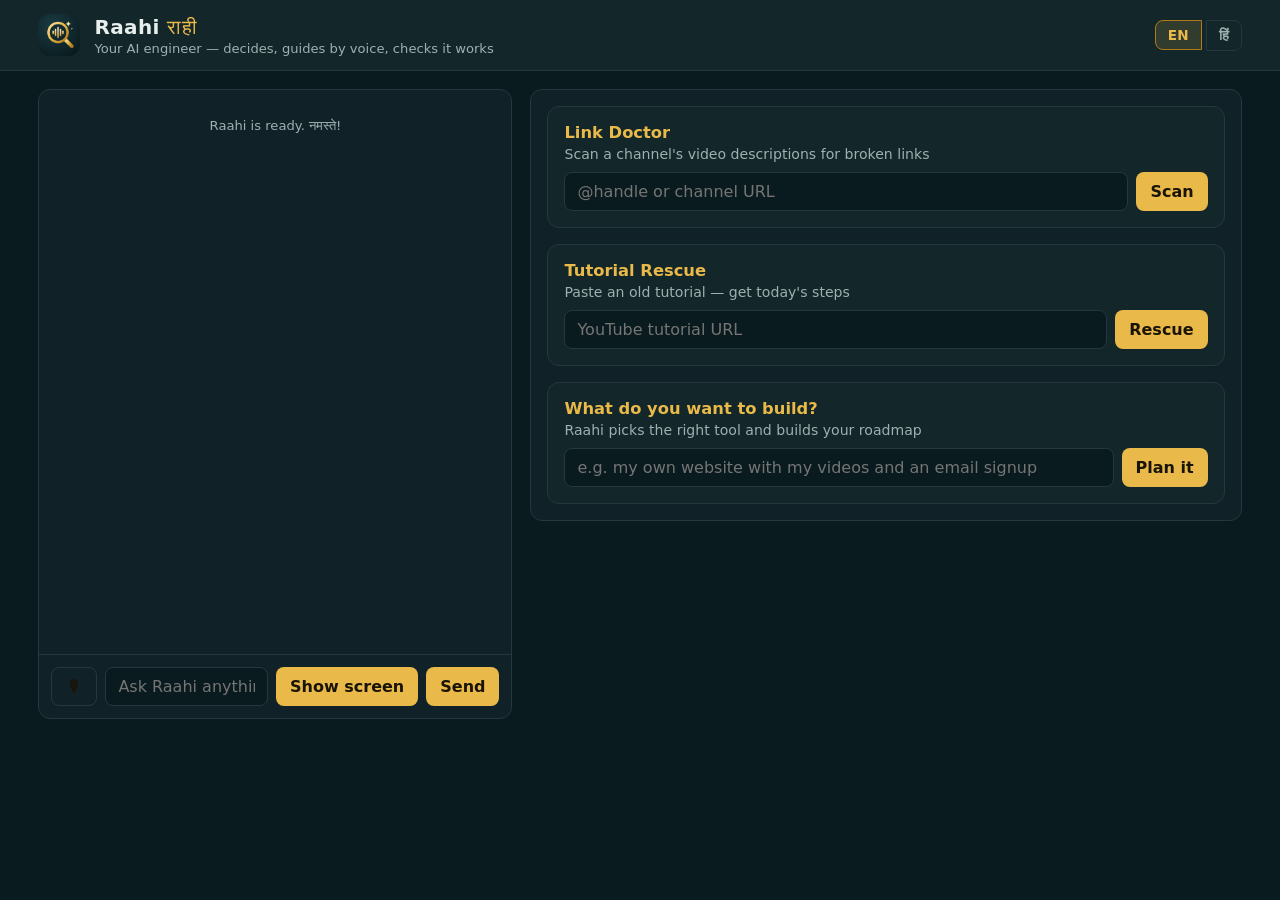
==== static/index.html @ 47165c57 "chore: demo polish + submission pack (Dockerfile, deploy, architecture, README) Co-Authored-By: Clau" ====
<!doctype html>
<html lang="en">
<head>
<meta charset="utf-8">
<meta name="viewport" content="width=device-width, initial-scale=1">
<title>Raahi</title>
<link rel="stylesheet" href="/static/style.css">
</head>
<body>
<header>
  <div class="brand">
    <img class="brand-mark" src="/static/logo.png" alt="">
    <div>
      <h1>Raahi <span class="hindi">राही</span></h1>
      <p data-str="tagline"></p>
    </div>
  </div>
  <div class="lang-toggle" role="group" aria-label="Language">
    <button id="lang-en" class="active" type="button">EN</button>
    <button id="lang-hi" type="button">हिं</button>
  </div>
</header>

<main>
  <section class="panel chat-panel" aria-label="Chat with Raahi">
    <div id="chat-log" class="chat-log"></div>
    <form id="chat-form" class="chat-input">
      <button type="button" id="mic-btn" title="Voice (coming in Task 7)" disabled>🎙</button>
      <input id="chat-text" autocomplete="off" data-strph="chat_placeholder">
      <button type="button" id="dikhao-btn" hidden data-str="dikhao"></button>
      <button type="submit" data-str="send"></button>
    </form>
  </section>

  <section class="panel cards-panel" aria-label="Raahi's workbench">
    <div class="tool-launcher">
      <div class="tool" id="tool-linkdoctor">
        <h2 data-str="ld_title"></h2>
        <p data-str="ld_sub"></p>
        <form id="ld-form">
          <input id="ld-input" data-strph="ld_placeholder" autocomplete="off">
          <button type="submit" data-str="ld_scan"></button>
        </form>
        <div id="ld-report"></div>
      </div>
      <div class="tool" id="tool-rescue">
        <h2 data-str="tr_title"></h2>
        <p data-str="tr_sub"></p>
        <form id="tr-form">
          <input id="tr-input" data-strph="tr_placeholder" autocomplete="off">
          <button type="submit" data-str="tr_go"></button>
        </form>
        <div id="tr-report"></div>
      </div>
      <div class="tool" id="tool-decide">
        <h2 data-str="dc_title"></h2>
        <p data-str="dc_sub"></p>
        <form id="dc-form">
          <input id="dc-input" data-strph="dc_placeholder" autocomplete="off">
          <button type="submit" data-str="dc_go"></button>
        </form>
        <div id="dc-questions"></div>
        <div id="dc-card"></div>
        <div id="dc-roadmap"></div>
      </div>
    </div>
  </section>
</main>

<script src="/static/audio.js"></script>
<script src="/static/app.js"></script>
</body>
</html>
---- static/style.css ----
/* Raahi — gold on deep teal, tokens carried over from the GoldHunter idea page */
:root {
  --bg: #0a1b1f;
  --bg-soft: #13262a;
  --panel: #102227;
  --line: #24393d;
  --ink: #e7eeec;
  --muted: #9db1b0;
  --gold: #e9b949;
  --gold-soft: rgba(233, 185, 73, 0.14);
  --gold-deep: #b07a1c;
  --ok: #8fd6b8;
  --ok-bg: #15342b;
  --warn: #ebc77a;
  --warn-bg: #33290f;
  --bad: #f2a994;
  --bad-bg: #3a1f19;
  --radius: 12px;
  font-family: "Segoe UI", system-ui, sans-serif;
}
* { box-sizing: border-box; }
body { margin: 0; background: var(--bg); color: var(--ink); min-height: 100vh; }

header {
  display: flex; justify-content: space-between; align-items: center; gap: 16px;
  padding: 14px max(20px, 3vw); border-bottom: 1px solid var(--line);
  background: var(--bg-soft);
}
.brand { display: flex; align-items: center; gap: 14px; }
.brand-mark { width: 42px; height: 42px; border-radius: 12px; flex: none; object-fit: cover; }
.brand h1 { margin: 0; font-size: 1.25rem; letter-spacing: .02em; }
.brand .hindi { color: var(--gold); font-weight: 400; }
.brand p { margin: 2px 0 0; color: var(--muted); font-size: .82rem; }
.lang-toggle button {
  background: none; border: 1px solid var(--line); color: var(--muted);
  padding: 6px 12px; cursor: pointer; font-size: .85rem;
}
.lang-toggle button:first-child { border-radius: 8px 0 0 8px; }
.lang-toggle button:last-child { border-radius: 0 8px 8px 0; margin-left: -1px; }
.lang-toggle button.active { background: var(--gold-soft); color: var(--gold); border-color: var(--gold-deep); }

main {
  display: grid; grid-template-columns: minmax(320px, 2fr) 3fr; gap: 18px;
  padding: 18px max(20px, 3vw); align-items: start;
  max-width: 1500px; margin: 0 auto;
}
@media (max-width: 860px) { main { grid-template-columns: 1fr; } }

.panel { background: var(--panel); border: 1px solid var(--line); border-radius: var(--radius); }

.chat-panel { display: flex; flex-direction: column; min-height: 70vh; position: sticky; top: 18px; }
.chat-log { flex: 1; overflow-y: auto; padding: 16px; display: flex; flex-direction: column; gap: 10px; }
.msg { max-width: 88%; padding: 10px 14px; border-radius: 12px; line-height: 1.5; font-size: .95rem; white-space: pre-wrap; }
.msg.user { align-self: flex-end; background: var(--gold-soft); border: 1px solid var(--gold-deep); }
.msg.raahi { align-self: flex-start; background: var(--bg-soft); border: 1px solid var(--line); }
.msg.system { align-self: center; color: var(--muted); font-size: .82rem; background: none; }
.chat-input { display: flex; gap: 8px; padding: 12px; border-top: 1px solid var(--line); }
.chat-input input { flex: 1; min-width: 0; }

input, button { font: inherit; }
input {
  background: var(--bg); color: var(--ink); border: 1px solid var(--line);
  border-radius: 8px; padding: 9px 12px;
}
input:focus { outline: 2px solid var(--gold-deep); }
button {
  background: var(--gold); color: #1a1407; border: 0; border-radius: 8px;
  padding: 9px 14px; font-weight: 600; cursor: pointer;
}
button:disabled { opacity: .45; cursor: not-allowed; }
button.ghost { background: none; border: 1px solid var(--line); color: var(--muted); }

.cards-panel { padding: 16px; }
.tool-launcher { display: flex; flex-direction: column; gap: 16px; }
.tool { border: 1px solid var(--line); border-radius: var(--radius); padding: 16px; background: var(--bg-soft); }
.tool h2 { margin: 0 0 4px; font-size: 1.02rem; color: var(--gold); }
.tool > p { margin: 0 0 10px; color: var(--muted); font-size: .88rem; }
.tool form { display: flex; gap: 8px; flex-wrap: wrap; }
.tool form input { flex: 1; min-width: 200px; }

.report { margin-top: 12px; font-size: .92rem; }
.report .headline { font-weight: 600; margin-bottom: 8px; }
.pill { display: inline-block; padding: 2px 9px; border-radius: 999px; font-size: .75rem; font-weight: 600; }
.pill.ok { background: var(--ok-bg); color: var(--ok); }
.pill.warn { background: var(--warn-bg); color: var(--warn); }
.pill.broken { background: var(--bad-bg); color: var(--bad); }
.row { display: flex; gap: 10px; align-items: baseline; padding: 7px 0; border-top: 1px solid var(--line); flex-wrap: wrap; }
.row .url { word-break: break-all; color: var(--muted); font-size: .84rem; flex: 1; min-width: 180px; }
.row .vid { font-size: .84rem; }

.spin { color: var(--muted); font-size: .88rem; }
.error { color: var(--bad); font-size: .88rem; margin-top: 8px; white-space: pre-wrap; }

#mic-btn { background: none; border: 1px solid var(--line); }
#mic-btn.live { background: var(--gold); border-color: var(--gold-deep); animation: pulse 1.4s infinite; }
@keyframes pulse { 0%,100% { box-shadow: 0 0 0 0 var(--gold-soft); } 50% { box-shadow: 0 0 0 9px var(--gold-soft); } }
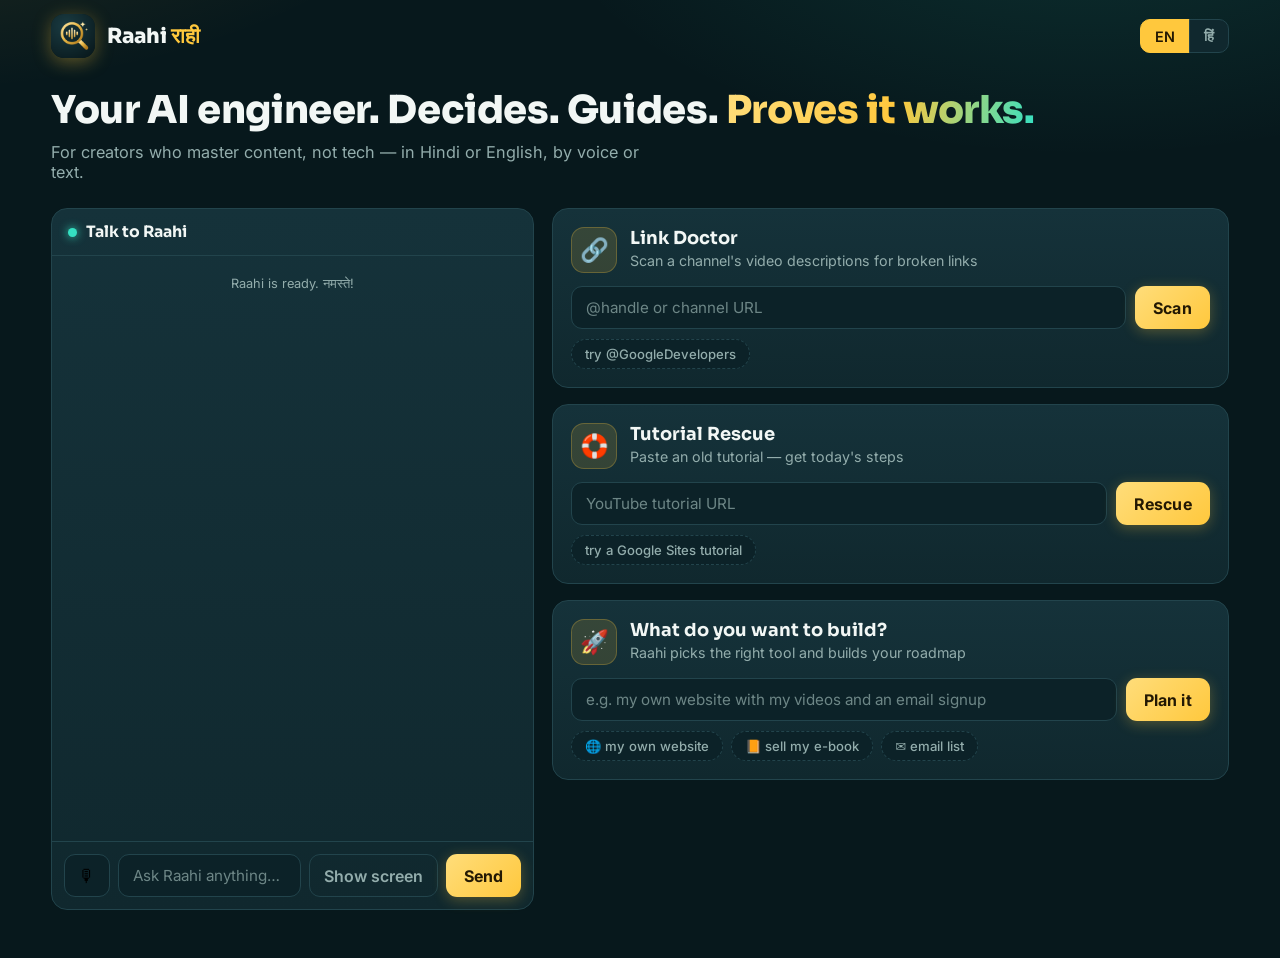
==== commit a01b0eac: "feat: energetic UI — hero, example chips, Sora/Inter, favicon Co-Authored-By: Claude Fable 5 <norepl" ====
--- a/static/index.html
+++ b/static/index.html
@@ -4,16 +4,16 @@
 <meta charset="utf-8">
 <meta name="viewport" content="width=device-width, initial-scale=1">
 <title>Raahi</title>
+<link rel="preconnect" href="https://fonts.googleapis.com">
+<link rel="preconnect" href="https://fonts.gstatic.com" crossorigin>
+<link rel="stylesheet" href="https://fonts.googleapis.com/css2?family=Sora:wght@600;700;800&family=Inter:wght@400;500;600&display=swap">
 <link rel="stylesheet" href="/static/style.css">
 </head>
 <body>
 <header>
   <div class="brand">
     <img class="brand-mark" src="/static/logo.png" alt="">
-    <div>
-      <h1>Raahi <span class="hindi">राही</span></h1>
-      <p data-str="tagline"></p>
-    </div>
+    <span class="brand-name">Raahi <em>राही</em></span>
   </div>
   <div class="lang-toggle" role="group" aria-label="Language">
     <button id="lang-en" class="active" type="button">EN</button>
@@ -21,49 +21,69 @@
   </div>
 </header>
 
+<section class="hero">
+  <h1 id="hero-h1">Your AI engineer. Decides. Guides. <span>Proves it works.</span></h1>
+  <p data-str="tagline"></p>
+</section>
+
 <main>
   <section class="panel chat-panel" aria-label="Chat with Raahi">
+    <div class="chat-head">
+      <span class="dot"></span><span data-str="chat_title">Talk to Raahi</span>
+    </div>
     <div id="chat-log" class="chat-log"></div>
     <form id="chat-form" class="chat-input">
-      <button type="button" id="mic-btn" title="Voice (coming in Task 7)" disabled>🎙</button>
+      <button type="button" id="mic-btn" title="Voice">🎙</button>
       <input id="chat-text" autocomplete="off" data-strph="chat_placeholder">
-      <button type="button" id="dikhao-btn" hidden data-str="dikhao"></button>
-      <button type="submit" data-str="send"></button>
+      <button type="button" id="dikhao-btn" class="ghost" hidden data-str="dikhao"></button>
+      <button type="submit" class="cta" data-str="send"></button>
     </form>
   </section>
 
-  <section class="panel cards-panel" aria-label="Raahi's workbench">
-    <div class="tool-launcher">
-      <div class="tool" id="tool-linkdoctor">
-        <h2 data-str="ld_title"></h2>
-        <p data-str="ld_sub"></p>
-        <form id="ld-form">
-          <input id="ld-input" data-strph="ld_placeholder" autocomplete="off">
-          <button type="submit" data-str="ld_scan"></button>
-        </form>
-        <div id="ld-report"></div>
+  <section class="tools" aria-label="Raahi's tools">
+
+    <div class="tool" id="tool-linkdoctor">
+      <div class="tool-head"><span class="tool-ico">🔗</span>
+        <div><h2 data-str="ld_title"></h2><p data-str="ld_sub"></p></div>
       </div>
-      <div class="tool" id="tool-rescue">
-        <h2 data-str="tr_title"></h2>
-        <p data-str="tr_sub"></p>
-        <form id="tr-form">
-          <input id="tr-input" data-strph="tr_placeholder" autocomplete="off">
-          <button type="submit" data-str="tr_go"></button>
-        </form>
-        <div id="tr-report"></div>
+      <form id="ld-form">
+        <input id="ld-input" data-strph="ld_placeholder" autocomplete="off">
+        <button type="submit" class="cta" data-str="ld_scan"></button>
+      </form>
+      <div class="chips"><button type="button" class="chip" data-fill="ld-input" data-val="@GoogleDevelopers">try @GoogleDevelopers</button></div>
+      <div id="ld-report"></div>
+    </div>
+
+    <div class="tool" id="tool-rescue">
+      <div class="tool-head"><span class="tool-ico">🛟</span>
+        <div><h2 data-str="tr_title"></h2><p data-str="tr_sub"></p></div>
       </div>
-      <div class="tool" id="tool-decide">
-        <h2 data-str="dc_title"></h2>
-        <p data-str="dc_sub"></p>
-        <form id="dc-form">
-          <input id="dc-input" data-strph="dc_placeholder" autocomplete="off">
-          <button type="submit" data-str="dc_go"></button>
-        </form>
-        <div id="dc-questions"></div>
-        <div id="dc-card"></div>
-        <div id="dc-roadmap"></div>
+      <form id="tr-form">
+        <input id="tr-input" data-strph="tr_placeholder" autocomplete="off">
+        <button type="submit" class="cta" data-str="tr_go"></button>
+      </form>
+      <div class="chips"><button type="button" class="chip" data-fill="tr-input" data-val="https://www.youtube.com/watch?v=RPtyPYJHCEY">try a Google Sites tutorial</button></div>
+      <div id="tr-report"></div>
+    </div>
+
+    <div class="tool" id="tool-decide">
+      <div class="tool-head"><span class="tool-ico">🚀</span>
+        <div><h2 data-str="dc_title"></h2><p data-str="dc_sub"></p></div>
       </div>
+      <form id="dc-form">
+        <input id="dc-input" data-strph="dc_placeholder" autocomplete="off">
+        <button type="submit" class="cta" data-str="dc_go"></button>
+      </form>
+      <div class="chips">
+        <button type="button" class="chip" data-fill="dc-input" data-val="my own website with my videos and an email signup">🌐 my own website</button>
+        <button type="button" class="chip" data-fill="dc-input" data-val="sell my recipe e-book to my Indian audience">📙 sell my e-book</button>
+        <button type="button" class="chip" data-fill="dc-input" data-val="collect emails from my fans">✉️ email list</button>
+      </div>
+      <div id="dc-questions"></div>
+      <div id="dc-card"></div>
+      <div id="dc-roadmap"></div>
     </div>
+
   </section>
 </main>
 
--- a/static/style.css
+++ b/static/style.css
@@ -1,96 +1,183 @@
-/* Raahi — gold on deep teal, tokens carried over from the GoldHunter idea page */
+/* Raahi — energetic gold-on-teal. Sora for display, Inter for UI. */
 :root {
-  --bg: #0a1b1f;
-  --bg-soft: #13262a;
-  --panel: #102227;
-  --line: #24393d;
-  --ink: #e7eeec;
-  --muted: #9db1b0;
-  --gold: #e9b949;
-  --gold-soft: rgba(233, 185, 73, 0.14);
-  --gold-deep: #b07a1c;
-  --ok: #8fd6b8;
-  --ok-bg: #15342b;
-  --warn: #ebc77a;
-  --warn-bg: #33290f;
-  --bad: #f2a994;
-  --bad-bg: #3a1f19;
-  --radius: 12px;
-  font-family: "Segoe UI", system-ui, sans-serif;
+  --bg: #07181c;
+  --bg2: #0c2228;
+  --panel: #10282e;
+  --panel-2: #15323a;
+  --line: #22444c;
+  --ink: #f2f7f5;
+  --muted: #93adac;
+  --gold: #ffc83d;
+  --gold-hot: #ffdd7a;
+  --gold-deep: #c98f12;
+  --gold-soft: rgba(255, 200, 61, 0.14);
+  --teal-pop: #35e0c2;
+  --ok: #51e3ad; --ok-bg: #11392c;
+  --warn: #ffd166; --warn-bg: #3a2f10;
+  --bad: #ff8a70; --bad-bg: #40201a;
+  --r: 16px;
+  font-family: "Inter", "Segoe UI", system-ui, sans-serif;
 }
 * { box-sizing: border-box; }
-body { margin: 0; background: var(--bg); color: var(--ink); min-height: 100vh; }
+body {
+  margin: 0; color: var(--ink); min-height: 100vh;
+  background:
+    radial-gradient(900px 420px at 85% -10%, rgba(53, 224, 194, 0.12), transparent 60%),
+    radial-gradient(1100px 520px at -10% -20%, rgba(255, 200, 61, 0.14), transparent 55%),
+    var(--bg);
+}
 
+/* ---------- header ---------- */
 header {
-  display: flex; justify-content: space-between; align-items: center; gap: 16px;
-  padding: 14px max(20px, 3vw); border-bottom: 1px solid var(--line);
-  background: var(--bg-soft);
+  display: flex; justify-content: space-between; align-items: center;
+  padding: 14px max(20px, 4vw);
 }
-.brand { display: flex; align-items: center; gap: 14px; }
-.brand-mark { width: 42px; height: 42px; border-radius: 12px; flex: none; object-fit: cover; }
-.brand h1 { margin: 0; font-size: 1.25rem; letter-spacing: .02em; }
-.brand .hindi { color: var(--gold); font-weight: 400; }
-.brand p { margin: 2px 0 0; color: var(--muted); font-size: .82rem; }
+.brand { display: flex; align-items: center; gap: 12px; }
+.brand-mark { width: 44px; height: 44px; border-radius: 13px; box-shadow: 0 4px 18px rgba(255, 200, 61, 0.35); }
+.brand-name { font-family: "Sora", sans-serif; font-weight: 800; font-size: 1.3rem; }
+.brand-name em { font-style: normal; color: var(--gold); font-weight: 600; }
+.lang-toggle { display: flex; }
 .lang-toggle button {
-  background: none; border: 1px solid var(--line); color: var(--muted);
-  padding: 6px 12px; cursor: pointer; font-size: .85rem;
+  background: var(--panel); border: 1px solid var(--line); color: var(--muted);
+  padding: 7px 14px; cursor: pointer; font-weight: 600; font-size: .9rem;
 }
-.lang-toggle button:first-child { border-radius: 8px 0 0 8px; }
-.lang-toggle button:last-child { border-radius: 0 8px 8px 0; margin-left: -1px; }
-.lang-toggle button.active { background: var(--gold-soft); color: var(--gold); border-color: var(--gold-deep); }
+.lang-toggle button:first-child { border-radius: 10px 0 0 10px; }
+.lang-toggle button:last-child { border-radius: 0 10px 10px 0; margin-left: -1px; }
+.lang-toggle button.active { background: var(--gold); color: #231803; border-color: var(--gold); }
 
+/* ---------- hero ---------- */
+.hero { padding: 16px max(20px, 4vw) 8px; max-width: 1480px; margin: 0 auto; }
+.hero h1 {
+  font-family: "Sora", sans-serif; font-weight: 800; margin: 0;
+  font-size: clamp(1.5rem, 3.2vw, 2.4rem); line-height: 1.15; letter-spacing: -0.01em;
+  text-wrap: balance;
+}
+.hero h1 span {
+  background: linear-gradient(100deg, var(--gold-hot), var(--gold) 55%, var(--teal-pop));
+  -webkit-background-clip: text; background-clip: text; color: transparent;
+}
+.hero p { margin: 10px 0 0; color: var(--muted); font-size: 1.02rem; max-width: 62ch; }
+
+/* ---------- layout ---------- */
 main {
-  display: grid; grid-template-columns: minmax(320px, 2fr) 3fr; gap: 18px;
-  padding: 18px max(20px, 3vw); align-items: start;
-  max-width: 1500px; margin: 0 auto;
+  display: grid; grid-template-columns: minmax(330px, 5fr) 7fr; gap: 18px;
+  padding: 18px max(20px, 4vw) 48px; align-items: start;
+  max-width: 1480px; margin: 0 auto;
 }
-@media (max-width: 860px) { main { grid-template-columns: 1fr; } }
+@media (max-width: 920px) { main { grid-template-columns: 1fr; } .chat-panel { position: static !important; } }
 
-.panel { background: var(--panel); border: 1px solid var(--line); border-radius: var(--radius); }
+.panel, .tool {
+  background: linear-gradient(180deg, var(--panel-2), var(--panel));
+  border: 1px solid var(--line); border-radius: var(--r);
+}
 
-.chat-panel { display: flex; flex-direction: column; min-height: 70vh; position: sticky; top: 18px; }
+/* ---------- chat ---------- */
+.chat-panel { display: flex; flex-direction: column; height: min(78vh, 820px); position: sticky; top: 16px; }
+.chat-head {
+  display: flex; align-items: center; gap: 9px; padding: 13px 16px;
+  border-bottom: 1px solid var(--line);
+  font-family: "Sora", sans-serif; font-weight: 700; font-size: .98rem;
+}
+.chat-head .dot { width: 9px; height: 9px; border-radius: 50%; background: var(--teal-pop); box-shadow: 0 0 10px var(--teal-pop); }
 .chat-log { flex: 1; overflow-y: auto; padding: 16px; display: flex; flex-direction: column; gap: 10px; }
-.msg { max-width: 88%; padding: 10px 14px; border-radius: 12px; line-height: 1.5; font-size: .95rem; white-space: pre-wrap; }
-.msg.user { align-self: flex-end; background: var(--gold-soft); border: 1px solid var(--gold-deep); }
-.msg.raahi { align-self: flex-start; background: var(--bg-soft); border: 1px solid var(--line); }
-.msg.system { align-self: center; color: var(--muted); font-size: .82rem; background: none; }
+.msg { max-width: 88%; padding: 10px 14px; border-radius: 14px; line-height: 1.55; font-size: .95rem; white-space: pre-wrap; }
+.msg.user { align-self: flex-end; background: var(--gold); color: #231803; border-bottom-right-radius: 4px; font-weight: 500; }
+.msg.raahi { align-self: flex-start; background: var(--bg2); border: 1px solid var(--line); border-bottom-left-radius: 4px; }
+.msg.system { align-self: center; color: var(--muted); font-size: .8rem; background: none; padding: 2px; }
 .chat-input { display: flex; gap: 8px; padding: 12px; border-top: 1px solid var(--line); }
 .chat-input input { flex: 1; min-width: 0; }
 
-input, button { font: inherit; }
+/* ---------- inputs & buttons ---------- */
 input {
-  background: var(--bg); color: var(--ink); border: 1px solid var(--line);
-  border-radius: 8px; padding: 9px 12px;
+  background: var(--bg2); color: var(--ink); border: 1.5px solid var(--line);
+  border-radius: 11px; padding: 11px 14px; font: inherit; font-size: .95rem;
+  transition: border-color .15s;
 }
-input:focus { outline: 2px solid var(--gold-deep); }
-button {
-  background: var(--gold); color: #1a1407; border: 0; border-radius: 8px;
-  padding: 9px 14px; font-weight: 600; cursor: pointer;
+input::placeholder { color: #6d8686; }
+input:focus { outline: none; border-color: var(--gold); box-shadow: 0 0 0 3px var(--gold-soft); }
+button { font: inherit; cursor: pointer; }
+.cta {
+  background: linear-gradient(135deg, var(--gold-hot), var(--gold));
+  color: #231803; border: 0; border-radius: 11px; padding: 11px 18px;
+  font-weight: 700; letter-spacing: .01em;
+  box-shadow: 0 3px 14px rgba(255, 200, 61, 0.28);
+  transition: transform .12s, box-shadow .12s;
 }
-button:disabled { opacity: .45; cursor: not-allowed; }
-button.ghost { background: none; border: 1px solid var(--line); color: var(--muted); }
+.cta:hover { transform: translateY(-1px); box-shadow: 0 6px 20px rgba(255, 200, 61, 0.4); }
+.cta:active { transform: translateY(0); }
+button:disabled { opacity: .45; cursor: not-allowed; transform: none !important; }
+button.ghost {
+  background: transparent; border: 1.5px solid var(--line); color: var(--muted);
+  border-radius: 11px; padding: 10px 14px; font-weight: 600;
+}
+button.ghost:hover { border-color: var(--gold); color: var(--gold); }
 
-.cards-panel { padding: 16px; }
-.tool-launcher { display: flex; flex-direction: column; gap: 16px; }
-.tool { border: 1px solid var(--line); border-radius: var(--radius); padding: 16px; background: var(--bg-soft); }
-.tool h2 { margin: 0 0 4px; font-size: 1.02rem; color: var(--gold); }
-.tool > p { margin: 0 0 10px; color: var(--muted); font-size: .88rem; }
-.tool form { display: flex; gap: 8px; flex-wrap: wrap; }
-.tool form input { flex: 1; min-width: 200px; }
+#mic-btn {
+  background: var(--bg2); border: 1.5px solid var(--line); border-radius: 11px;
+  font-size: 1.1rem; padding: 0 13px;
+}
+#mic-btn.live {
+  background: linear-gradient(135deg, var(--gold-hot), var(--gold));
+  border-color: var(--gold); animation: pulse 1.4s infinite;
+}
+@keyframes pulse {
+  0%, 100% { box-shadow: 0 0 0 0 rgba(255, 200, 61, 0.45); }
+  50% { box-shadow: 0 0 0 10px rgba(255, 200, 61, 0); }
+}
 
-.report { margin-top: 12px; font-size: .92rem; }
-.report .headline { font-weight: 600; margin-bottom: 8px; }
-.pill { display: inline-block; padding: 2px 9px; border-radius: 999px; font-size: .75rem; font-weight: 600; }
+/* ---------- tools ---------- */
+.tools { display: flex; flex-direction: column; gap: 16px; min-width: 0; }
+.tool { padding: 18px; transition: border-color .15s; }
+.tool:hover { border-color: #2e5862; }
+.tool-head { display: flex; gap: 13px; align-items: flex-start; margin-bottom: 13px; }
+.tool-ico {
+  flex: none; width: 46px; height: 46px; display: grid; place-items: center;
+  font-size: 1.45rem; border-radius: 13px;
+  background: var(--gold-soft); border: 1px solid rgba(255, 200, 61, 0.25);
+}
+.tool h2 { margin: 0; font-family: "Sora", sans-serif; font-size: 1.12rem; font-weight: 700; }
+.tool-head p { margin: 3px 0 0; color: var(--muted); font-size: .89rem; }
+.tool form { display: flex; gap: 9px; flex-wrap: wrap; }
+.tool form input { flex: 1; min-width: 210px; }
+
+.chips { display: flex; gap: 8px; flex-wrap: wrap; margin-top: 10px; }
+.chip {
+  background: var(--bg2); border: 1px dashed var(--line); color: var(--muted);
+  border-radius: 999px; padding: 6px 13px; font-size: .82rem; font-weight: 500;
+  transition: all .12s;
+}
+.chip:hover { border-color: var(--gold); color: var(--gold); border-style: solid; }
+
+/* ---------- reports ---------- */
+.report { margin-top: 14px; font-size: .93rem; animation: rise .25s ease-out; }
+@keyframes rise { from { opacity: 0; transform: translateY(6px); } to { opacity: 1; transform: none; } }
+.report .headline {
+  font-family: "Sora", sans-serif; font-weight: 700; font-size: 1rem;
+  margin-bottom: 10px; padding: 11px 14px;
+  background: var(--gold-soft); border: 1px solid rgba(255, 200, 61, 0.25);
+  border-radius: 11px;
+}
+.report details { margin: 8px 0; }
+.report summary { cursor: pointer; color: var(--muted); font-weight: 600; }
+.pill {
+  display: inline-block; padding: 3px 10px; border-radius: 999px;
+  font-size: .74rem; font-weight: 700; letter-spacing: .02em; white-space: nowrap;
+}
 .pill.ok { background: var(--ok-bg); color: var(--ok); }
 .pill.warn { background: var(--warn-bg); color: var(--warn); }
 .pill.broken { background: var(--bad-bg); color: var(--bad); }
-.row { display: flex; gap: 10px; align-items: baseline; padding: 7px 0; border-top: 1px solid var(--line); flex-wrap: wrap; }
+.row {
+  display: flex; gap: 10px; align-items: baseline; padding: 9px 2px;
+  border-top: 1px solid var(--line); flex-wrap: wrap;
+}
 .row .url { word-break: break-all; color: var(--muted); font-size: .84rem; flex: 1; min-width: 180px; }
-.row .vid { font-size: .84rem; }
+.row .vid { font-size: .82rem; color: var(--muted); }
+.row button.ghost { padding: 6px 12px; font-size: .84rem; }
 
-.spin { color: var(--muted); font-size: .88rem; }
-.error { color: var(--bad); font-size: .88rem; margin-top: 8px; white-space: pre-wrap; }
-
-#mic-btn { background: none; border: 1px solid var(--line); }
-#mic-btn.live { background: var(--gold); border-color: var(--gold-deep); animation: pulse 1.4s infinite; }
-@keyframes pulse { 0%,100% { box-shadow: 0 0 0 0 var(--gold-soft); } 50% { box-shadow: 0 0 0 9px var(--gold-soft); } }
+.spin { color: var(--teal-pop); font-size: .9rem; margin-top: 10px; animation: blink 1.2s infinite; }
+@keyframes blink { 50% { opacity: .45; } }
+.error {
+  color: var(--bad); background: var(--bad-bg); border: 1px solid rgba(255, 138, 112, 0.3);
+  border-radius: 11px; padding: 10px 14px; font-size: .88rem; margin-top: 10px; white-space: pre-wrap;
+}
+@media (prefers-reduced-motion: reduce) { * { animation: none !important; transition: none !important; } }
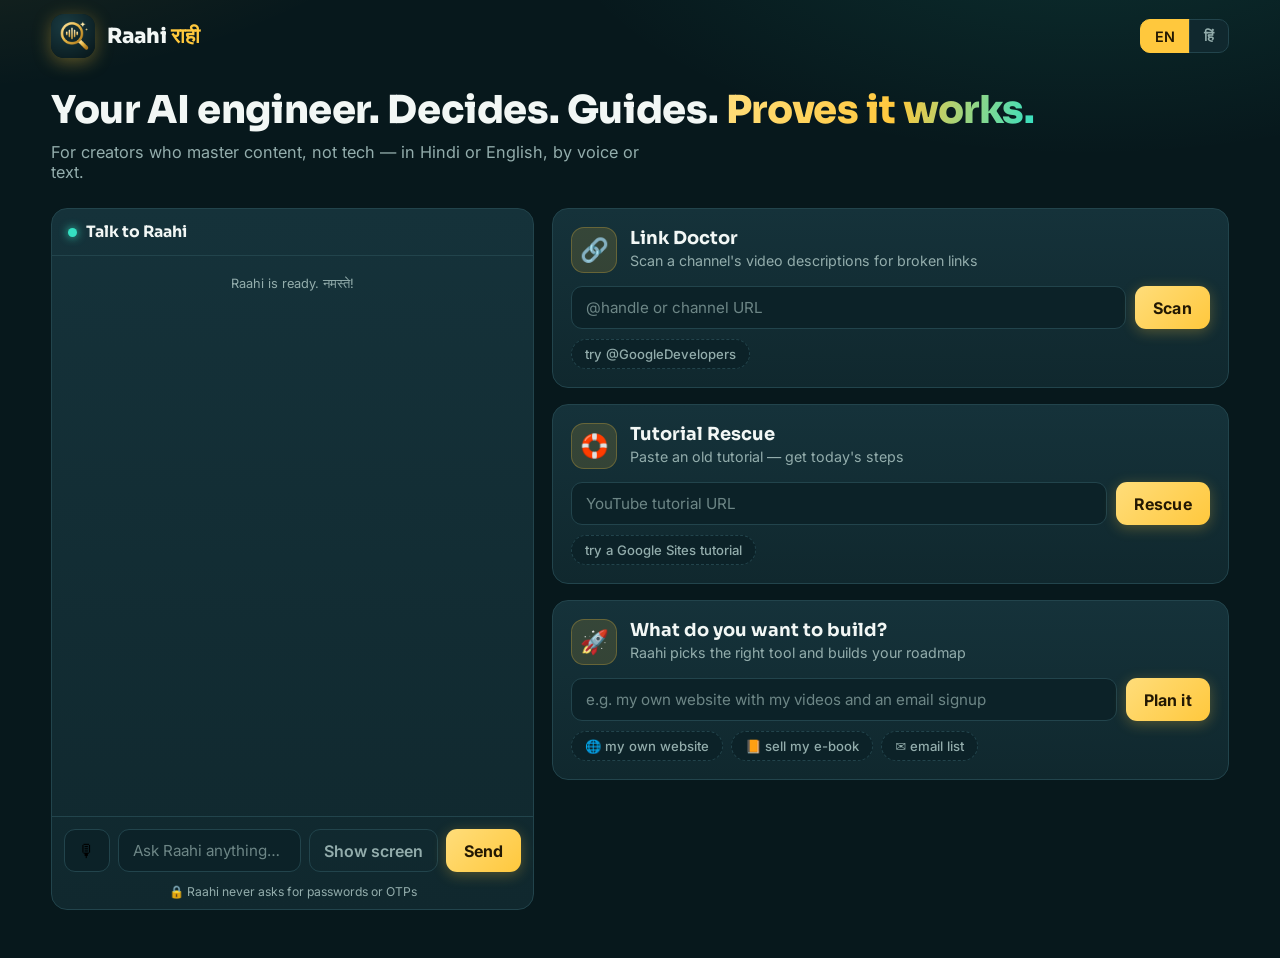
==== commit 6ef8b219: "feat: fix-with-me bridge, progress header, state persistence, wait estimates, trust line, mobile ove" ====
--- a/static/index.html
+++ b/static/index.html
@@ -29,7 +29,7 @@
 <main>
   <section class="panel chat-panel" aria-label="Chat with Raahi">
     <div class="chat-head">
-      <span class="dot"></span><span data-str="chat_title">Talk to Raahi</span>
+      <span class="dot"></span><span data-str="chat_title">Talk to Raahi</span><span id="progress" class="progress" hidden></span>
     </div>
     <div id="chat-log" class="chat-log"></div>
     <form id="chat-form" class="chat-input">
@@ -38,6 +38,7 @@
       <button type="button" id="dikhao-btn" class="ghost" hidden data-str="dikhao"></button>
       <button type="submit" class="cta" data-str="send"></button>
     </form>
+    <p class="trust" data-str="trust"></p>
   </section>
 
   <section class="tools" aria-label="Raahi's tools">
--- a/static/style.css
+++ b/static/style.css
@@ -61,10 +61,12 @@
 /* ---------- layout ---------- */
 main {
   display: grid; grid-template-columns: minmax(330px, 5fr) 7fr; gap: 18px;
+  /* grid items must be allowed to shrink below content size */
   padding: 18px max(20px, 4vw) 48px; align-items: start;
   max-width: 1480px; margin: 0 auto;
 }
-@media (max-width: 920px) { main { grid-template-columns: 1fr; } .chat-panel { position: static !important; } }
+@media (max-width: 920px) { main { grid-template-columns: 1fr; } .chat-panel { position: static !important; height: 70vh; } }
+main > section, .tools, .tool { min-width: 0; }
 
 .panel, .tool {
   background: linear-gradient(180deg, var(--panel-2), var(--panel));
@@ -84,8 +86,8 @@
 .msg.user { align-self: flex-end; background: var(--gold); color: #231803; border-bottom-right-radius: 4px; font-weight: 500; }
 .msg.raahi { align-self: flex-start; background: var(--bg2); border: 1px solid var(--line); border-bottom-left-radius: 4px; }
 .msg.system { align-self: center; color: var(--muted); font-size: .8rem; background: none; padding: 2px; }
-.chat-input { display: flex; gap: 8px; padding: 12px; border-top: 1px solid var(--line); }
-.chat-input input { flex: 1; min-width: 0; }
+.chat-input { display: flex; gap: 8px; padding: 12px; border-top: 1px solid var(--line); flex-wrap: wrap; }
+.chat-input input { flex: 1 1 120px; min-width: 0; }
 
 /* ---------- inputs & buttons ---------- */
 input {
@@ -138,7 +140,7 @@
 .tool h2 { margin: 0; font-family: "Sora", sans-serif; font-size: 1.12rem; font-weight: 700; }
 .tool-head p { margin: 3px 0 0; color: var(--muted); font-size: .89rem; }
 .tool form { display: flex; gap: 9px; flex-wrap: wrap; }
-.tool form input { flex: 1; min-width: 210px; }
+.tool form input { flex: 1 1 150px; min-width: 0; }
 
 .chips { display: flex; gap: 8px; flex-wrap: wrap; margin-top: 10px; }
 .chip {
@@ -181,3 +183,6 @@
   border-radius: 11px; padding: 10px 14px; font-size: .88rem; margin-top: 10px; white-space: pre-wrap;
 }
 @media (prefers-reduced-motion: reduce) { * { animation: none !important; transition: none !important; } }
+
+.progress { margin-left: auto; font: 600 .78rem "Inter", sans-serif; color: var(--teal-pop); background: rgba(53,224,194,.1); border: 1px solid rgba(53,224,194,.25); padding: 4px 10px; border-radius: 999px; }
+.trust { margin: 0; padding: 0 14px 10px; color: var(--muted); font-size: .76rem; text-align: center; }
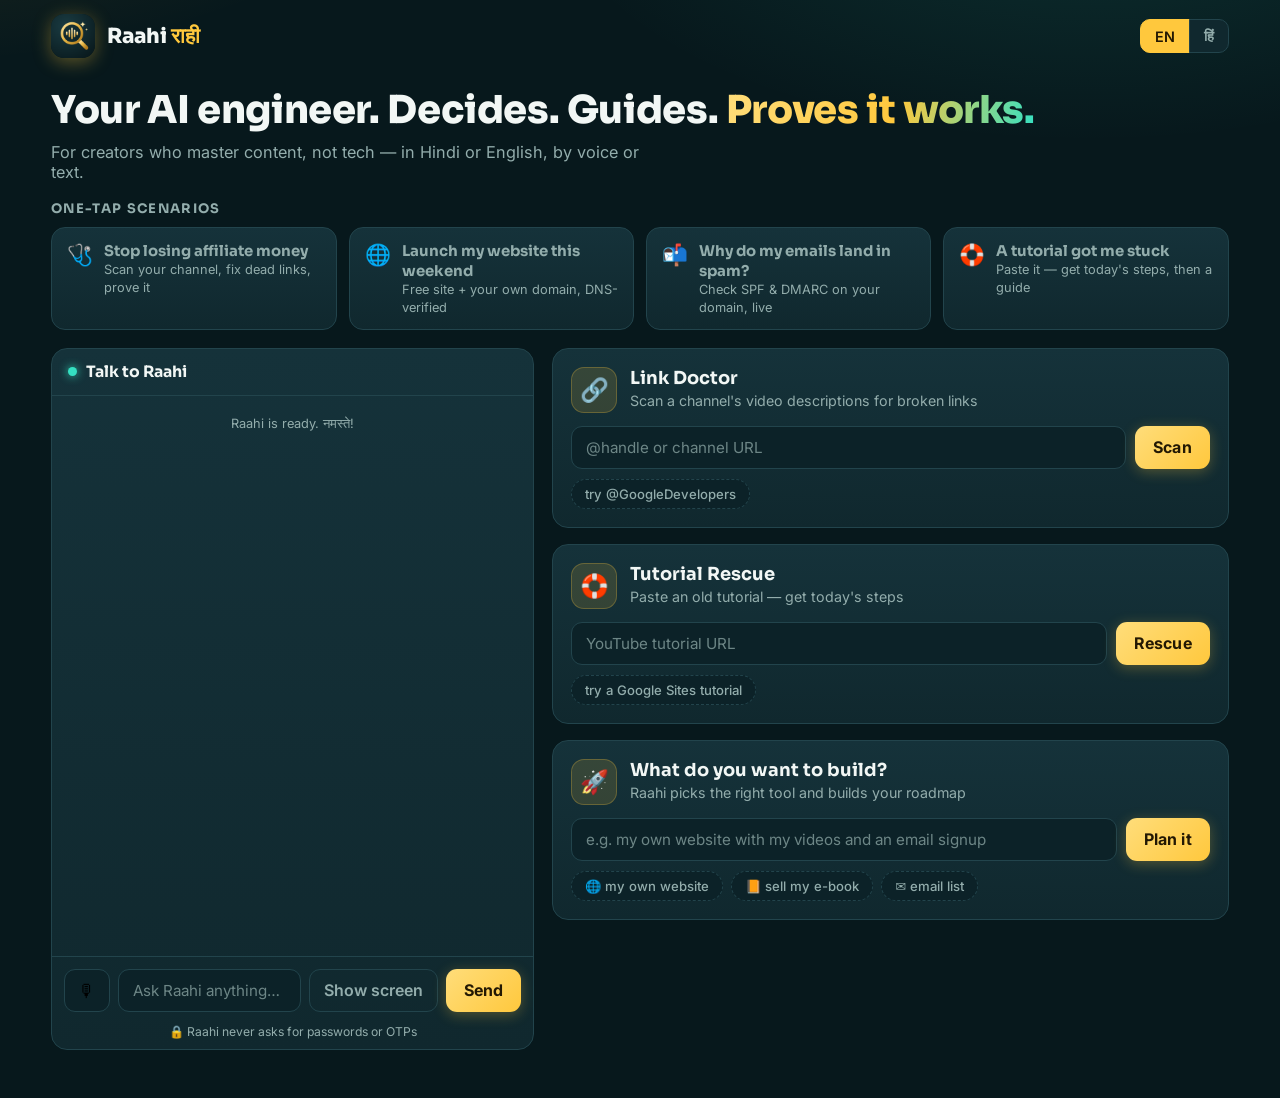
==== commit 10af6557: "feat: one-tap scenarios + live SPF/DMARC email checks Co-Authored-By: Claude Fable 5 <noreply@anthro" ====
--- a/static/index.html
+++ b/static/index.html
@@ -24,6 +24,11 @@
 <section class="hero">
   <h1 id="hero-h1">Your AI engineer. Decides. Guides. <span>Proves it works.</span></h1>
   <p data-str="tagline"></p>
+</section>
+
+<section class="scenarios-wrap">
+  <h2 class="scen-title" data-str="scen_title"></h2>
+  <div id="scenarios" class="scenarios"></div>
 </section>
 
 <main>
--- a/static/style.css
+++ b/static/style.css
@@ -186,3 +186,12 @@
 
 .progress { margin-left: auto; font: 600 .78rem "Inter", sans-serif; color: var(--teal-pop); background: rgba(53,224,194,.1); border: 1px solid rgba(53,224,194,.25); padding: 4px 10px; border-radius: 999px; }
 .trust { margin: 0; padding: 0 14px 10px; color: var(--muted); font-size: .76rem; text-align: center; }
+
+.scenarios-wrap { max-width: 1480px; margin: 0 auto; padding: 4px max(20px, 4vw) 0; }
+.scen-title { font-family: "Sora", sans-serif; font-size: .82rem; font-weight: 700; letter-spacing: .1em; text-transform: uppercase; color: var(--muted); margin: 6px 0 10px; }
+.scenarios { display: grid; grid-template-columns: repeat(auto-fit, minmax(210px, 1fr)); gap: 12px; }
+.scen { text-align: left; background: linear-gradient(180deg, var(--panel-2), var(--panel)); border: 1px solid var(--line); border-radius: 14px; padding: 13px 15px; color: var(--ink); display: flex; gap: 11px; align-items: flex-start; transition: transform .12s, border-color .12s; }
+.scen:hover { transform: translateY(-2px); border-color: var(--gold-deep); }
+.scen .ico { font-size: 1.3rem; }
+.scen b { display: block; font-family: "Sora", sans-serif; font-size: .93rem; }
+.scen span { color: var(--muted); font-size: .8rem; line-height: 1.35; }
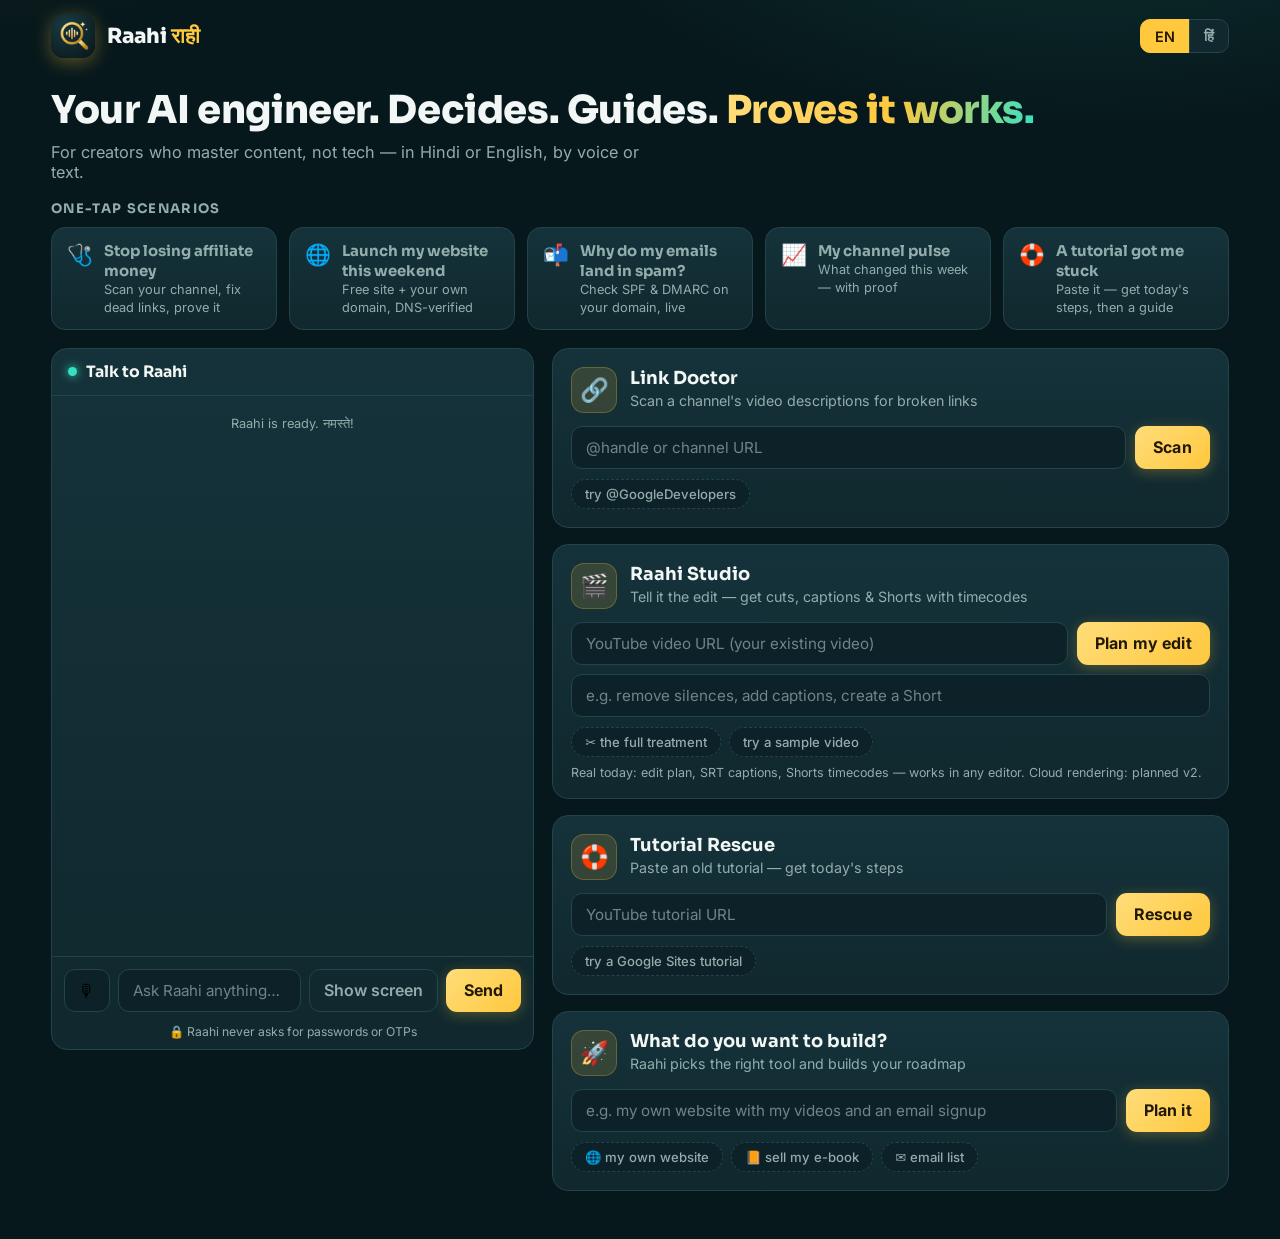
==== commit 499af185: "feat: Raahi Studio — NL edit instruction → cuts/captions-SRT/Shorts timecodes with timeline, honest " ====
--- a/static/index.html
+++ b/static/index.html
@@ -60,6 +60,23 @@
       <div id="ld-report"></div>
     </div>
 
+    <div class="tool" id="tool-studio">
+      <div class="tool-head"><span class="tool-ico">🎬</span>
+        <div><h2 data-str="st_title"></h2><p data-str="st_sub"></p></div>
+      </div>
+      <form id="st-form">
+        <input id="st-url" data-strph="st_url" autocomplete="off">
+        <button type="submit" class="cta" data-str="st_go"></button>
+      </form>
+      <input id="st-instruction" data-strph="st_instruction" autocomplete="off" style="width:100%;margin-top:9px">
+      <div class="chips">
+        <button type="button" class="chip" data-fill="st-instruction" data-val="Remove silences, add accurate captions, improve pacing, and create a YouTube Short">✂️ the full treatment</button>
+        <button type="button" class="chip" data-fill="st-url" data-val="https://www.youtube.com/watch?v=RPtyPYJHCEY">try a sample video</button>
+      </div>
+      <p class="honest" data-str="st_honest"></p>
+      <div id="st-result"></div>
+    </div>
+
     <div class="tool" id="tool-rescue">
       <div class="tool-head"><span class="tool-ico">🛟</span>
         <div><h2 data-str="tr_title"></h2><p data-str="tr_sub"></p></div>
--- a/static/style.css
+++ b/static/style.css
@@ -195,3 +195,15 @@
 .scen .ico { font-size: 1.3rem; }
 .scen b { display: block; font-family: "Sora", sans-serif; font-size: .93rem; }
 .scen span { color: var(--muted); font-size: .8rem; line-height: 1.35; }
+
+.honest { color: var(--muted); font-size: .78rem; margin: 8px 0 0; }
+.badges { display: flex; gap: 7px; flex-wrap: wrap; margin: 10px 0; }
+.badge { background: rgba(53,224,194,.1); color: var(--teal-pop); border: 1px solid rgba(53,224,194,.25); border-radius: 999px; padding: 4px 11px; font-size: .78rem; font-weight: 600; }
+.timeline { position: relative; height: 34px; background: var(--bg2); border: 1px solid var(--line); border-radius: 8px; margin: 10px 0; overflow: hidden; }
+.tl-cut { position: absolute; top: 0; bottom: 0; background: rgba(255,138,112,.45); }
+.tl-short { position: absolute; top: 0; bottom: 0; background: rgba(255,200,61,.55); border-left: 2px solid var(--gold); border-right: 2px solid var(--gold); cursor: pointer; }
+.tl-label { font-size: .72rem; color: var(--muted); display: flex; justify-content: space-between; }
+.skeleton { height: 14px; border-radius: 7px; margin: 9px 0; background: linear-gradient(90deg, var(--bg2) 25%, var(--panel-2) 50%, var(--bg2) 75%); background-size: 200% 100%; animation: shimmer 1.2s infinite; }
+@keyframes shimmer { to { background-position: -200% 0; } }
+.plan-tag { font-size: .7rem; font-weight: 700; letter-spacing: .06em; text-transform: uppercase; background: var(--warn-bg); color: var(--warn); border-radius: 6px; padding: 3px 8px; margin-left: 8px; }
+.yt-embed { width: 100%; aspect-ratio: 16/9; border: 1px solid var(--line); border-radius: 11px; margin-top: 10px; }
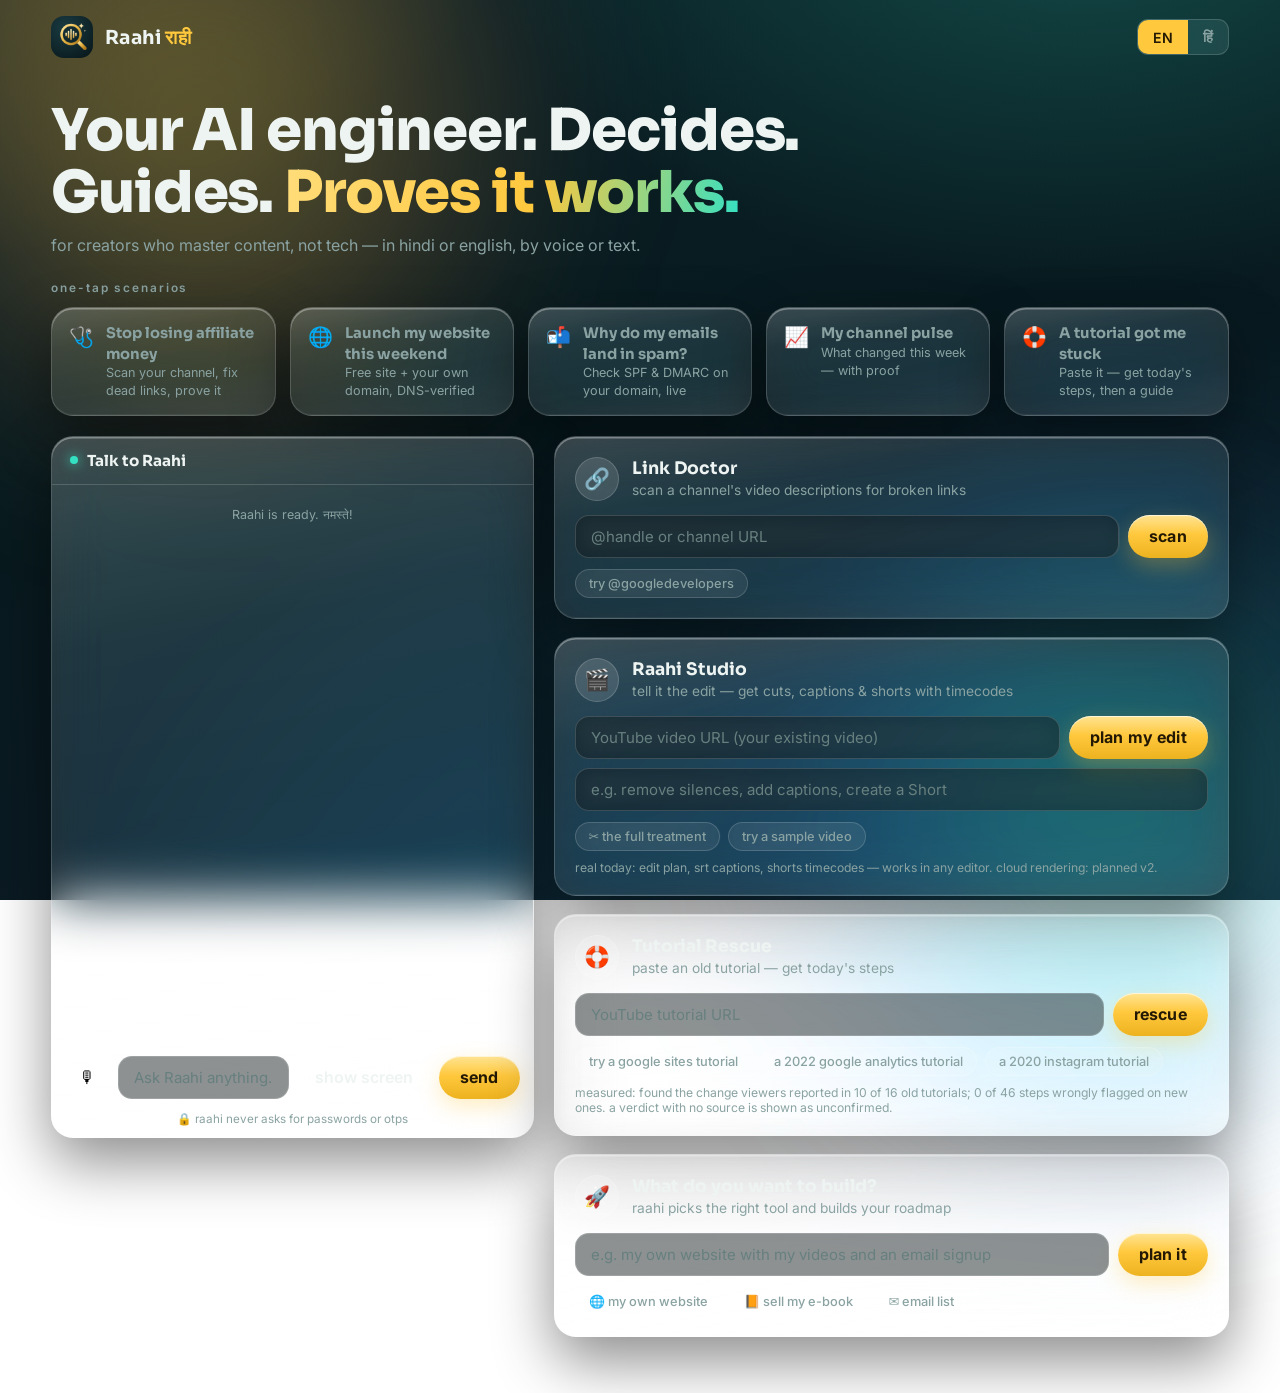
==== commit 535d7b08: "feat: Tutorial Rescue v2 — evidence-first step check on Vertex video understanding - Vertex ingests " ====
--- a/static/index.html
+++ b/static/index.html
@@ -85,7 +85,12 @@
         <input id="tr-input" data-strph="tr_placeholder" autocomplete="off">
         <button type="submit" class="cta" data-str="tr_go"></button>
       </form>
-      <div class="chips"><button type="button" class="chip" data-fill="tr-input" data-val="https://www.youtube.com/watch?v=RPtyPYJHCEY">try a Google Sites tutorial</button></div>
+      <div class="chips">
+        <button type="button" class="chip" data-fill="tr-input" data-val="https://www.youtube.com/watch?v=RPtyPYJHCEY">try a Google Sites tutorial</button>
+        <button type="button" class="chip" data-fill="tr-input" data-val="https://www.youtube.com/watch?v=njri8_gJTs0">a 2022 Google Analytics tutorial</button>
+        <button type="button" class="chip" data-fill="tr-input" data-val="https://www.youtube.com/watch?v=2f6mfgzTQSA">a 2020 Instagram tutorial</button>
+      </div>
+      <p class="honest" data-str="tr_honest"></p>
       <div id="tr-report"></div>
     </div>
 
--- a/static/style.css
+++ b/static/style.css
@@ -1,209 +1,297 @@
-/* Raahi — energetic gold-on-teal. Sora for display, Inter for UI. */
+/* Raahi — minimal liquid glass. One gold accent, lowercase labels,
+   frosted surfaces over a deep teal field. */
 :root {
-  --bg: #07181c;
-  --bg2: #0c2228;
-  --panel: #10282e;
-  --panel-2: #15323a;
-  --line: #22444c;
-  --ink: #f2f7f5;
-  --muted: #93adac;
+  --bg: #060f12;
+  --glass: rgba(255, 255, 255, 0.085);
+  --glass-2: rgba(255, 255, 255, 0.13);
+  --edge: rgba(255, 255, 255, 0.16);
+  --edge-hi: rgba(255, 255, 255, 0.35);
+  --bg2: rgba(8, 20, 24, 0.55);
+  --panel: var(--glass);
+  --line: var(--edge);
+  --ink: #eef4f2;
+  --muted: #8aa3a2;
   --gold: #ffc83d;
   --gold-hot: #ffdd7a;
   --gold-deep: #c98f12;
-  --gold-soft: rgba(255, 200, 61, 0.14);
+  --gold-soft: rgba(255, 200, 61, 0.12);
   --teal-pop: #35e0c2;
-  --ok: #51e3ad; --ok-bg: #11392c;
-  --warn: #ffd166; --warn-bg: #3a2f10;
-  --bad: #ff8a70; --bad-bg: #40201a;
-  --r: 16px;
+  --ok: #51e3ad; --ok-bg: rgba(81, 227, 173, 0.12);
+  --warn: #ffd166; --warn-bg: rgba(255, 209, 102, 0.12);
+  --bad: #ff8a70; --bad-bg: rgba(255, 138, 112, 0.12);
+  --r: 18px;
+  --blur: blur(26px) saturate(180%);
   font-family: "Inter", "Segoe UI", system-ui, sans-serif;
 }
 * { box-sizing: border-box; }
 body {
-  margin: 0; color: var(--ink); min-height: 100vh;
+  margin: 0; color: var(--ink); min-height: 100vh; position: relative;
   background:
-    radial-gradient(900px 420px at 85% -10%, rgba(53, 224, 194, 0.12), transparent 60%),
-    radial-gradient(1100px 520px at -10% -20%, rgba(255, 200, 61, 0.14), transparent 55%),
-    var(--bg);
+    radial-gradient(1100px 700px at 85% -10%, rgba(53, 224, 194, 0.22), transparent 55%),
+    radial-gradient(1300px 800px at -10% -15%, rgba(255, 200, 61, 0.20), transparent 50%),
+    radial-gradient(1000px 1000px at 50% 115%, rgba(32, 156, 196, 0.16), transparent 60%),
+    linear-gradient(165deg, #0b2228 0%, #081a1f 45%, #0d1a26 100%);
+  background-attachment: fixed;
+}
+body::before, body::after {
+  content: ""; position: fixed; z-index: -1; border-radius: 50%;
+  filter: blur(90px); pointer-events: none;
+}
+body::before {
+  width: 55vw; height: 55vw; left: -12vw; top: -18vw;
+  background: radial-gradient(circle, rgba(255, 200, 61, 0.38), rgba(255, 140, 60, 0.14) 55%, transparent 70%);
+  animation: drift1 26s ease-in-out infinite alternate;
+}
+body::after {
+  width: 60vw; height: 60vw; right: -18vw; bottom: -22vw;
+  background: radial-gradient(circle, rgba(53, 224, 194, 0.34), rgba(40, 120, 200, 0.16) 55%, transparent 70%);
+  animation: drift2 32s ease-in-out infinite alternate;
+}
+@keyframes drift1 { to { transform: translate(14vw, 10vh) scale(1.15); } }
+@keyframes drift2 { to { transform: translate(-12vw, -12vh) scale(1.12); } }
+
+/* ---------- glass primitive ---------- */
+.panel, .tool, .scen {
+  background:
+    linear-gradient(170deg, rgba(255, 255, 255, 0.14) 0%, rgba(255, 255, 255, 0.04) 28%, rgba(255, 255, 255, 0.015) 60%, rgba(255, 255, 255, 0.06) 100%),
+    var(--glass);
+  backdrop-filter: var(--blur);
+  -webkit-backdrop-filter: var(--blur);
+  border: 1px solid var(--edge);
+  border-radius: 22px;
+  box-shadow:
+    inset 0 1.5px 0 var(--edge-hi),
+    inset 0 -1px 0 rgba(255, 255, 255, 0.06),
+    0 24px 60px rgba(0, 0, 0, 0.45);
 }
 
 /* ---------- header ---------- */
 header {
   display: flex; justify-content: space-between; align-items: center;
-  padding: 14px max(20px, 4vw);
+  padding: 16px max(22px, 4vw);
 }
 .brand { display: flex; align-items: center; gap: 12px; }
-.brand-mark { width: 44px; height: 44px; border-radius: 13px; box-shadow: 0 4px 18px rgba(255, 200, 61, 0.35); }
-.brand-name { font-family: "Sora", sans-serif; font-weight: 800; font-size: 1.3rem; }
-.brand-name em { font-style: normal; color: var(--gold); font-weight: 600; }
-.lang-toggle { display: flex; }
+.brand-mark { width: 42px; height: 42px; border-radius: 13px; flex: none; object-fit: cover; }
+.brand h1, .brand-name { font-family: "Sora", sans-serif; font-weight: 700; font-size: 1.2rem; margin: 0; letter-spacing: .01em; }
+.brand .hindi, .brand-name em { font-style: normal; color: var(--gold); font-weight: 600; }
+.brand p { margin: 2px 0 0; color: var(--muted); font-size: .8rem; text-transform: lowercase; }
+.lang-toggle { display: flex; background: var(--glass); backdrop-filter: var(--blur); border: 1px solid var(--edge); border-radius: 11px; overflow: hidden; }
 .lang-toggle button {
-  background: var(--panel); border: 1px solid var(--line); color: var(--muted);
-  padding: 7px 14px; cursor: pointer; font-weight: 600; font-size: .9rem;
-}
-.lang-toggle button:first-child { border-radius: 10px 0 0 10px; }
-.lang-toggle button:last-child { border-radius: 0 10px 10px 0; margin-left: -1px; }
-.lang-toggle button.active { background: var(--gold); color: #231803; border-color: var(--gold); }
+  background: none; border: 0; color: var(--muted);
+  padding: 8px 15px; cursor: pointer; font-weight: 600; font-size: .88rem;
+}
+.lang-toggle button.active { background: var(--gold); color: #231803; }
 
 /* ---------- hero ---------- */
-.hero { padding: 16px max(20px, 4vw) 8px; max-width: 1480px; margin: 0 auto; }
+.hero { padding: 26px max(22px, 4vw) 6px; max-width: 1480px; margin: 0 auto; }
 .hero h1 {
   font-family: "Sora", sans-serif; font-weight: 800; margin: 0;
-  font-size: clamp(1.5rem, 3.2vw, 2.4rem); line-height: 1.15; letter-spacing: -0.01em;
+  font-size: clamp(2rem, 4.6vw, 3.6rem); line-height: 1.07; letter-spacing: -0.02em;
   text-wrap: balance;
 }
 .hero h1 span {
   background: linear-gradient(100deg, var(--gold-hot), var(--gold) 55%, var(--teal-pop));
   -webkit-background-clip: text; background-clip: text; color: transparent;
 }
-.hero p { margin: 10px 0 0; color: var(--muted); font-size: 1.02rem; max-width: 62ch; }
+.hero p { margin: 12px 0 0; color: var(--muted); font-size: 1rem; max-width: 60ch; text-transform: lowercase; }
+
+/* ---------- scenarios ---------- */
+.scenarios-wrap { max-width: 1480px; margin: 0 auto; padding: 10px max(22px, 4vw) 0; }
+.scen-title {
+  font-family: "Inter", sans-serif; font-size: .74rem; font-weight: 600;
+  letter-spacing: .16em; text-transform: lowercase; color: var(--muted); margin: 10px 0 12px;
+}
+.scenarios { display: grid; grid-template-columns: repeat(auto-fit, minmax(205px, 1fr)); gap: 14px; }
+.scen {
+  text-align: left; padding: 15px 17px; color: var(--ink);
+  display: flex; gap: 12px; align-items: flex-start; cursor: pointer;
+  transition: transform .15s ease, background .15s ease, border-color .15s ease;
+}
+.scen:hover { transform: translateY(-2px); background: var(--glass-2); border-color: var(--edge-hi); }
+.scen .ico { font-size: 1.25rem; }
+.scen b { display: block; font-family: "Sora", sans-serif; font-size: .92rem; font-weight: 700; }
+.scen span { color: var(--muted); font-size: .79rem; line-height: 1.4; }
 
 /* ---------- layout ---------- */
 main {
-  display: grid; grid-template-columns: minmax(330px, 5fr) 7fr; gap: 18px;
-  /* grid items must be allowed to shrink below content size */
-  padding: 18px max(20px, 4vw) 48px; align-items: start;
+  display: grid; grid-template-columns: minmax(330px, 5fr) 7fr; gap: 20px;
+  padding: 20px max(22px, 4vw) 56px; align-items: start;
   max-width: 1480px; margin: 0 auto;
 }
+main > section, .tools, .tool { min-width: 0; }
 @media (max-width: 920px) { main { grid-template-columns: 1fr; } .chat-panel { position: static !important; height: 70vh; } }
-main > section, .tools, .tool { min-width: 0; }
-
-.panel, .tool {
-  background: linear-gradient(180deg, var(--panel-2), var(--panel));
-  border: 1px solid var(--line); border-radius: var(--r);
-}
 
 /* ---------- chat ---------- */
 .chat-panel { display: flex; flex-direction: column; height: min(78vh, 820px); position: sticky; top: 16px; }
 .chat-head {
-  display: flex; align-items: center; gap: 9px; padding: 13px 16px;
-  border-bottom: 1px solid var(--line);
-  font-family: "Sora", sans-serif; font-weight: 700; font-size: .98rem;
-}
-.chat-head .dot { width: 9px; height: 9px; border-radius: 50%; background: var(--teal-pop); box-shadow: 0 0 10px var(--teal-pop); }
-.chat-log { flex: 1; overflow-y: auto; padding: 16px; display: flex; flex-direction: column; gap: 10px; }
-.msg { max-width: 88%; padding: 10px 14px; border-radius: 14px; line-height: 1.55; font-size: .95rem; white-space: pre-wrap; }
-.msg.user { align-self: flex-end; background: var(--gold); color: #231803; border-bottom-right-radius: 4px; font-weight: 500; }
-.msg.raahi { align-self: flex-start; background: var(--bg2); border: 1px solid var(--line); border-bottom-left-radius: 4px; }
-.msg.system { align-self: center; color: var(--muted); font-size: .8rem; background: none; padding: 2px; }
-.chat-input { display: flex; gap: 8px; padding: 12px; border-top: 1px solid var(--line); flex-wrap: wrap; }
+  display: flex; align-items: center; gap: 9px; padding: 14px 18px;
+  border-bottom: 1px solid var(--edge);
+  font-family: "Sora", sans-serif; font-weight: 700; font-size: .95rem;
+}
+.chat-head .dot { width: 8px; height: 8px; border-radius: 50%; background: var(--teal-pop); box-shadow: 0 0 12px var(--teal-pop); }
+.chat-log { flex: 1; overflow-y: auto; padding: 18px; display: flex; flex-direction: column; gap: 10px; }
+.msg { max-width: 88%; padding: 10px 15px; border-radius: 15px; line-height: 1.55; font-size: .94rem; white-space: pre-wrap; }
+.msg.user { align-self: flex-end; background: var(--gold); color: #231803; border-bottom-right-radius: 5px; font-weight: 500; }
+.msg.raahi { align-self: flex-start; background: var(--glass-2); border: 1px solid var(--edge); border-bottom-left-radius: 5px; backdrop-filter: var(--blur); }
+.msg.system { align-self: center; color: var(--muted); font-size: .78rem; background: none; padding: 2px; text-align: center; }
+.chat-input { display: flex; gap: 8px; padding: 13px; border-top: 1px solid var(--edge); flex-wrap: wrap; }
 .chat-input input { flex: 1 1 120px; min-width: 0; }
+.trust { margin: 0; padding: 0 14px 11px; color: var(--muted); font-size: .73rem; text-align: center; text-transform: lowercase; }
+.progress {
+  margin-left: auto; font: 600 .74rem "Inter", sans-serif; color: var(--teal-pop);
+  background: rgba(53, 224, 194, 0.08); border: 1px solid rgba(53, 224, 194, 0.22);
+  padding: 4px 11px; border-radius: 999px;
+}
 
 /* ---------- inputs & buttons ---------- */
-input {
-  background: var(--bg2); color: var(--ink); border: 1.5px solid var(--line);
-  border-radius: 11px; padding: 11px 14px; font: inherit; font-size: .95rem;
-  transition: border-color .15s;
-}
-input::placeholder { color: #6d8686; }
-input:focus { outline: none; border-color: var(--gold); box-shadow: 0 0 0 3px var(--gold-soft); }
+input, textarea {
+  background: rgba(4, 12, 15, 0.45); color: var(--ink);
+  backdrop-filter: blur(10px);
+  border: 1px solid var(--edge); border-radius: 14px; padding: 11px 15px;
+  font: inherit; font-size: .94rem; transition: border-color .15s, box-shadow .15s;
+}
+input::placeholder, textarea::placeholder { color: #67807f; }
+input:focus, textarea:focus { outline: none; border-color: rgba(255, 200, 61, 0.55); box-shadow: 0 0 0 3px var(--gold-soft); }
 button { font: inherit; cursor: pointer; }
 .cta {
-  background: linear-gradient(135deg, var(--gold-hot), var(--gold));
-  color: #231803; border: 0; border-radius: 11px; padding: 11px 18px;
-  font-weight: 700; letter-spacing: .01em;
-  box-shadow: 0 3px 14px rgba(255, 200, 61, 0.28);
-  transition: transform .12s, box-shadow .12s;
-}
-.cta:hover { transform: translateY(-1px); box-shadow: 0 6px 20px rgba(255, 200, 61, 0.4); }
-.cta:active { transform: translateY(0); }
-button:disabled { opacity: .45; cursor: not-allowed; transform: none !important; }
+  background: linear-gradient(180deg, #ffe493 0%, var(--gold) 45%, #edb21f 100%);
+  color: #231803; border: 0; border-radius: 999px;
+  padding: 11px 21px; font-weight: 700; letter-spacing: .01em; text-transform: lowercase;
+  box-shadow: inset 0 1px 0 rgba(255, 255, 255, 0.65), 0 8px 22px rgba(255, 200, 61, 0.3);
+  transition: transform .13s, box-shadow .13s;
+}
+.cta:hover { transform: translateY(-1px); box-shadow: inset 0 1px 0 rgba(255, 255, 255, 0.65), 0 12px 28px rgba(255, 200, 61, 0.42); }
+.cta:active { transform: none; }
+button:disabled { opacity: .4; cursor: not-allowed; transform: none !important; }
 button.ghost {
-  background: transparent; border: 1.5px solid var(--line); color: var(--muted);
-  border-radius: 11px; padding: 10px 14px; font-weight: 600;
-}
-button.ghost:hover { border-color: var(--gold); color: var(--gold); }
+  background: var(--glass); backdrop-filter: var(--blur);
+  border: 1px solid var(--edge); color: var(--ink);
+  border-radius: 999px; padding: 10px 17px; font-weight: 600; text-transform: lowercase;
+  transition: color .13s, border-color .13s;
+}
+button.ghost:hover { border-color: rgba(255, 200, 61, 0.5); color: var(--gold); }
 
 #mic-btn {
-  background: var(--bg2); border: 1.5px solid var(--line); border-radius: 11px;
-  font-size: 1.1rem; padding: 0 13px;
-}
-#mic-btn.live {
-  background: linear-gradient(135deg, var(--gold-hot), var(--gold));
-  border-color: var(--gold); animation: pulse 1.4s infinite;
-}
+  background: var(--glass); border: 1px solid var(--edge); border-radius: 12px;
+  font-size: 1.05rem; padding: 0 13px;
+}
+#mic-btn.live { background: var(--gold); border-color: var(--gold); animation: pulse 1.4s infinite; }
 @keyframes pulse {
-  0%, 100% { box-shadow: 0 0 0 0 rgba(255, 200, 61, 0.45); }
+  0%, 100% { box-shadow: 0 0 0 0 rgba(255, 200, 61, 0.4); }
   50% { box-shadow: 0 0 0 10px rgba(255, 200, 61, 0); }
 }
 
 /* ---------- tools ---------- */
-.tools { display: flex; flex-direction: column; gap: 16px; min-width: 0; }
-.tool { padding: 18px; transition: border-color .15s; }
-.tool:hover { border-color: #2e5862; }
-.tool-head { display: flex; gap: 13px; align-items: flex-start; margin-bottom: 13px; }
+.tools, .tool-launcher { display: flex; flex-direction: column; gap: 18px; }
+.tool { padding: 20px; transition: border-color .15s; }
+.tool:hover { border-color: var(--edge-hi); }
+.tool-head { display: flex; gap: 13px; align-items: flex-start; margin-bottom: 14px; }
 .tool-ico {
-  flex: none; width: 46px; height: 46px; display: grid; place-items: center;
-  font-size: 1.45rem; border-radius: 13px;
-  background: var(--gold-soft); border: 1px solid rgba(255, 200, 61, 0.25);
-}
-.tool h2 { margin: 0; font-family: "Sora", sans-serif; font-size: 1.12rem; font-weight: 700; }
-.tool-head p { margin: 3px 0 0; color: var(--muted); font-size: .89rem; }
+  flex: none; width: 44px; height: 44px; display: grid; place-items: center;
+  font-size: 1.3rem; border-radius: 50%;
+  background: var(--glass-2); border: 1px solid var(--edge);
+}
+.tool h2 { margin: 0; font-family: "Sora", sans-serif; font-size: 1.08rem; font-weight: 700; }
+.tool-head p { margin: 3px 0 0; color: var(--muted); font-size: .86rem; text-transform: lowercase; }
 .tool form { display: flex; gap: 9px; flex-wrap: wrap; }
 .tool form input { flex: 1 1 150px; min-width: 0; }
 
-.chips { display: flex; gap: 8px; flex-wrap: wrap; margin-top: 10px; }
+.chips { display: flex; gap: 8px; flex-wrap: wrap; margin-top: 11px; }
 .chip {
-  background: var(--bg2); border: 1px dashed var(--line); color: var(--muted);
-  border-radius: 999px; padding: 6px 13px; font-size: .82rem; font-weight: 500;
-  transition: all .12s;
-}
-.chip:hover { border-color: var(--gold); color: var(--gold); border-style: solid; }
+  background: rgba(255, 255, 255, 0.05); border: 1px solid var(--edge); color: var(--muted);
+  backdrop-filter: var(--blur);
+  border-radius: 999px; padding: 6px 13px; font-size: .8rem; font-weight: 500;
+  text-transform: lowercase; transition: all .13s;
+}
+.chip:hover { border-color: rgba(255, 200, 61, 0.5); color: var(--gold); border-style: solid; }
+.honest { color: var(--muted); font-size: .76rem; margin: 9px 0 0; text-transform: lowercase; }
 
 /* ---------- reports ---------- */
-.report { margin-top: 14px; font-size: .93rem; animation: rise .25s ease-out; }
+.report { margin-top: 15px; font-size: .92rem; animation: rise .25s ease-out; }
 @keyframes rise { from { opacity: 0; transform: translateY(6px); } to { opacity: 1; transform: none; } }
 .report .headline {
-  font-family: "Sora", sans-serif; font-weight: 700; font-size: 1rem;
-  margin-bottom: 10px; padding: 11px 14px;
-  background: var(--gold-soft); border: 1px solid rgba(255, 200, 61, 0.25);
-  border-radius: 11px;
+  font-family: "Sora", sans-serif; font-weight: 700; font-size: .98rem;
+  margin-bottom: 10px; padding: 12px 15px;
+  background: var(--gold-soft); border: 1px solid rgba(255, 200, 61, 0.22);
+  border-radius: 13px; backdrop-filter: var(--blur);
 }
 .report details { margin: 8px 0; }
-.report summary { cursor: pointer; color: var(--muted); font-weight: 600; }
+.report summary { cursor: pointer; color: var(--muted); font-weight: 600; text-transform: lowercase; }
 .pill {
-  display: inline-block; padding: 3px 10px; border-radius: 999px;
-  font-size: .74rem; font-weight: 700; letter-spacing: .02em; white-space: nowrap;
-}
-.pill.ok { background: var(--ok-bg); color: var(--ok); }
-.pill.warn { background: var(--warn-bg); color: var(--warn); }
-.pill.broken { background: var(--bad-bg); color: var(--bad); }
+  display: inline-block; padding: 3px 11px; border-radius: 999px;
+  font-size: .72rem; font-weight: 700; letter-spacing: .02em; white-space: nowrap;
+  border: 1px solid transparent;
+}
+.pill.ok { background: var(--ok-bg); color: var(--ok); border-color: rgba(81, 227, 173, 0.25); }
+.pill.warn { background: var(--warn-bg); color: var(--warn); border-color: rgba(255, 209, 102, 0.25); }
+.pill.broken { background: var(--bad-bg); color: var(--bad); border-color: rgba(255, 138, 112, 0.25); }
 .row {
-  display: flex; gap: 10px; align-items: baseline; padding: 9px 2px;
-  border-top: 1px solid var(--line); flex-wrap: wrap;
-}
-.row .url { word-break: break-all; color: var(--muted); font-size: .84rem; flex: 1; min-width: 180px; }
-.row .vid { font-size: .82rem; color: var(--muted); }
-.row button.ghost { padding: 6px 12px; font-size: .84rem; }
-
-.spin { color: var(--teal-pop); font-size: .9rem; margin-top: 10px; animation: blink 1.2s infinite; }
+  display: flex; gap: 10px; align-items: baseline; padding: 10px 2px;
+  border-top: 1px solid var(--edge); flex-wrap: wrap;
+}
+.row .url { word-break: break-all; color: var(--muted); font-size: .83rem; flex: 1; min-width: 180px; }
+.row .vid { font-size: .8rem; color: var(--muted); }
+.row button.ghost { padding: 6px 12px; font-size: .82rem; }
+
+.spin { color: var(--teal-pop); font-size: .88rem; margin-top: 10px; animation: blink 1.2s infinite; text-transform: lowercase; }
 @keyframes blink { 50% { opacity: .45; } }
 .error {
-  color: var(--bad); background: var(--bad-bg); border: 1px solid rgba(255, 138, 112, 0.3);
-  border-radius: 11px; padding: 10px 14px; font-size: .88rem; margin-top: 10px; white-space: pre-wrap;
-}
+  color: var(--bad); background: var(--bad-bg); border: 1px solid rgba(255, 138, 112, 0.28);
+  border-radius: 12px; padding: 11px 14px; font-size: .87rem; margin-top: 10px; white-space: pre-wrap;
+  backdrop-filter: var(--blur);
+}
+.skeleton {
+  height: 13px; border-radius: 7px; margin: 9px 0;
+  background: linear-gradient(90deg, var(--glass) 25%, var(--glass-2) 50%, var(--glass) 75%);
+  background-size: 200% 100%; animation: shimmer 1.2s infinite;
+}
+@keyframes shimmer { to { background-position: -200% 0; } }
+
+/* ---------- studio ---------- */
+.badges { display: flex; gap: 7px; flex-wrap: wrap; margin: 10px 0; }
+.badge {
+  background: rgba(53, 224, 194, 0.08); color: var(--teal-pop);
+  border: 1px solid rgba(53, 224, 194, 0.22); border-radius: 999px;
+  padding: 4px 12px; font-size: .76rem; font-weight: 600; text-transform: lowercase;
+}
+.timeline {
+  position: relative; height: 32px; border-radius: 9px; margin: 12px 0 4px;
+  background: rgba(0, 0, 0, 0.3); border: 1px solid var(--edge); overflow: hidden;
+}
+.tl-cut { position: absolute; top: 0; bottom: 0; background: rgba(255, 138, 112, 0.4); }
+.tl-short {
+  position: absolute; top: 0; bottom: 0; background: rgba(255, 200, 61, 0.45);
+  border-left: 2px solid var(--gold); border-right: 2px solid var(--gold); cursor: pointer;
+}
+.tl-short:hover { background: rgba(255, 200, 61, 0.65); }
+.tl-label { font-size: .7rem; color: var(--muted); display: flex; justify-content: space-between; text-transform: lowercase; }
+.plan-tag {
+  font-size: .68rem; font-weight: 700; letter-spacing: .08em; text-transform: uppercase;
+  background: var(--warn-bg); color: var(--warn); border: 1px solid rgba(255, 209, 102, 0.25);
+  border-radius: 7px; padding: 4px 9px; margin-left: 6px; align-self: center;
+}
+.yt-embed { width: 100%; aspect-ratio: 16/9; border: 1px solid var(--edge); border-radius: 13px; margin-top: 10px; background: #000; }
+
 @media (prefers-reduced-motion: reduce) { * { animation: none !important; transition: none !important; } }
 
-.progress { margin-left: auto; font: 600 .78rem "Inter", sans-serif; color: var(--teal-pop); background: rgba(53,224,194,.1); border: 1px solid rgba(53,224,194,.25); padding: 4px 10px; border-radius: 999px; }
-.trust { margin: 0; padding: 0 14px 10px; color: var(--muted); font-size: .76rem; text-align: center; }
-
-.scenarios-wrap { max-width: 1480px; margin: 0 auto; padding: 4px max(20px, 4vw) 0; }
-.scen-title { font-family: "Sora", sans-serif; font-size: .82rem; font-weight: 700; letter-spacing: .1em; text-transform: uppercase; color: var(--muted); margin: 6px 0 10px; }
-.scenarios { display: grid; grid-template-columns: repeat(auto-fit, minmax(210px, 1fr)); gap: 12px; }
-.scen { text-align: left; background: linear-gradient(180deg, var(--panel-2), var(--panel)); border: 1px solid var(--line); border-radius: 14px; padding: 13px 15px; color: var(--ink); display: flex; gap: 11px; align-items: flex-start; transition: transform .12s, border-color .12s; }
-.scen:hover { transform: translateY(-2px); border-color: var(--gold-deep); }
-.scen .ico { font-size: 1.3rem; }
-.scen b { display: block; font-family: "Sora", sans-serif; font-size: .93rem; }
-.scen span { color: var(--muted); font-size: .8rem; line-height: 1.35; }
-
-.honest { color: var(--muted); font-size: .78rem; margin: 8px 0 0; }
-.badges { display: flex; gap: 7px; flex-wrap: wrap; margin: 10px 0; }
-.badge { background: rgba(53,224,194,.1); color: var(--teal-pop); border: 1px solid rgba(53,224,194,.25); border-radius: 999px; padding: 4px 11px; font-size: .78rem; font-weight: 600; }
-.timeline { position: relative; height: 34px; background: var(--bg2); border: 1px solid var(--line); border-radius: 8px; margin: 10px 0; overflow: hidden; }
-.tl-cut { position: absolute; top: 0; bottom: 0; background: rgba(255,138,112,.45); }
-.tl-short { position: absolute; top: 0; bottom: 0; background: rgba(255,200,61,.55); border-left: 2px solid var(--gold); border-right: 2px solid var(--gold); cursor: pointer; }
-.tl-label { font-size: .72rem; color: var(--muted); display: flex; justify-content: space-between; }
-.skeleton { height: 14px; border-radius: 7px; margin: 9px 0; background: linear-gradient(90deg, var(--bg2) 25%, var(--panel-2) 50%, var(--bg2) 75%); background-size: 200% 100%; animation: shimmer 1.2s infinite; }
-@keyframes shimmer { to { background-position: -200% 0; } }
-.plan-tag { font-size: .7rem; font-weight: 700; letter-spacing: .06em; text-transform: uppercase; background: var(--warn-bg); color: var(--warn); border-radius: 6px; padding: 3px 8px; margin-left: 8px; }
-.yt-embed { width: 100%; aspect-ratio: 16/9; border: 1px solid var(--line); border-radius: 11px; margin-top: 10px; }
+/* Tutorial Rescue: verdict rows, sources, creator update card */
+.tr-meta { color: var(--muted); font-size: .82rem; margin: -2px 0 8px; }
+.tr-sum { margin: 4px 0 8px; font-weight: 600; color: var(--gold-hot); }
+.tr-body { flex: 1; min-width: 220px; }
+.ts { font-variant-numeric: tabular-nums; color: var(--teal-pop); font-size: .82rem; text-decoration: none; min-width: 42px; }
+a.ts:hover { text-decoration: underline; }
+.tr-today { font-weight: 600; }
+.tr-old { color: var(--muted); font-size: .83rem; margin-top: 2px; text-decoration: line-through; text-decoration-color: rgba(255, 138, 112, 0.6); }
+.tr-nosrc { color: var(--warn); font-size: .78rem; margin-top: 4px; }
+.srcs { display: flex; flex-wrap: wrap; gap: 6px; margin-top: 6px; }
+.src { font-size: .74rem; color: var(--muted); border: 1px solid var(--edge); border-radius: 999px; padding: 2px 9px; text-decoration: none; }
+.src:hover { border-color: var(--edge-hi); color: var(--ink); }
+.src.official { color: var(--ok); border-color: rgba(81, 227, 173, 0.35); }
+.src.official::before { content: "✓ "; }
+.pill.wait { opacity: .55; }
+.tr-card { margin-top: 14px; border: 1px solid rgba(255, 200, 61, 0.35); background: var(--gold-soft); border-radius: 14px; padding: 12px 14px; }
+.tr-card h3 { margin: 0 0 8px; font-size: .88rem; color: var(--gold); font-weight: 600; }
+.tr-card pre { white-space: pre-wrap; font-family: inherit; font-size: .86rem; margin: 0 0 10px; color: var(--ink); }
+.tr-suggest { width: 100%; border: 0; height: 64px; margin-top: 10px; background: transparent; color-scheme: light; border-radius: 10px; }
+.tr-actions { display: flex; gap: 8px; flex-wrap: wrap; margin-top: 12px; }
+.tr-note { color: var(--muted); font-size: .83rem; margin-top: 2px; }
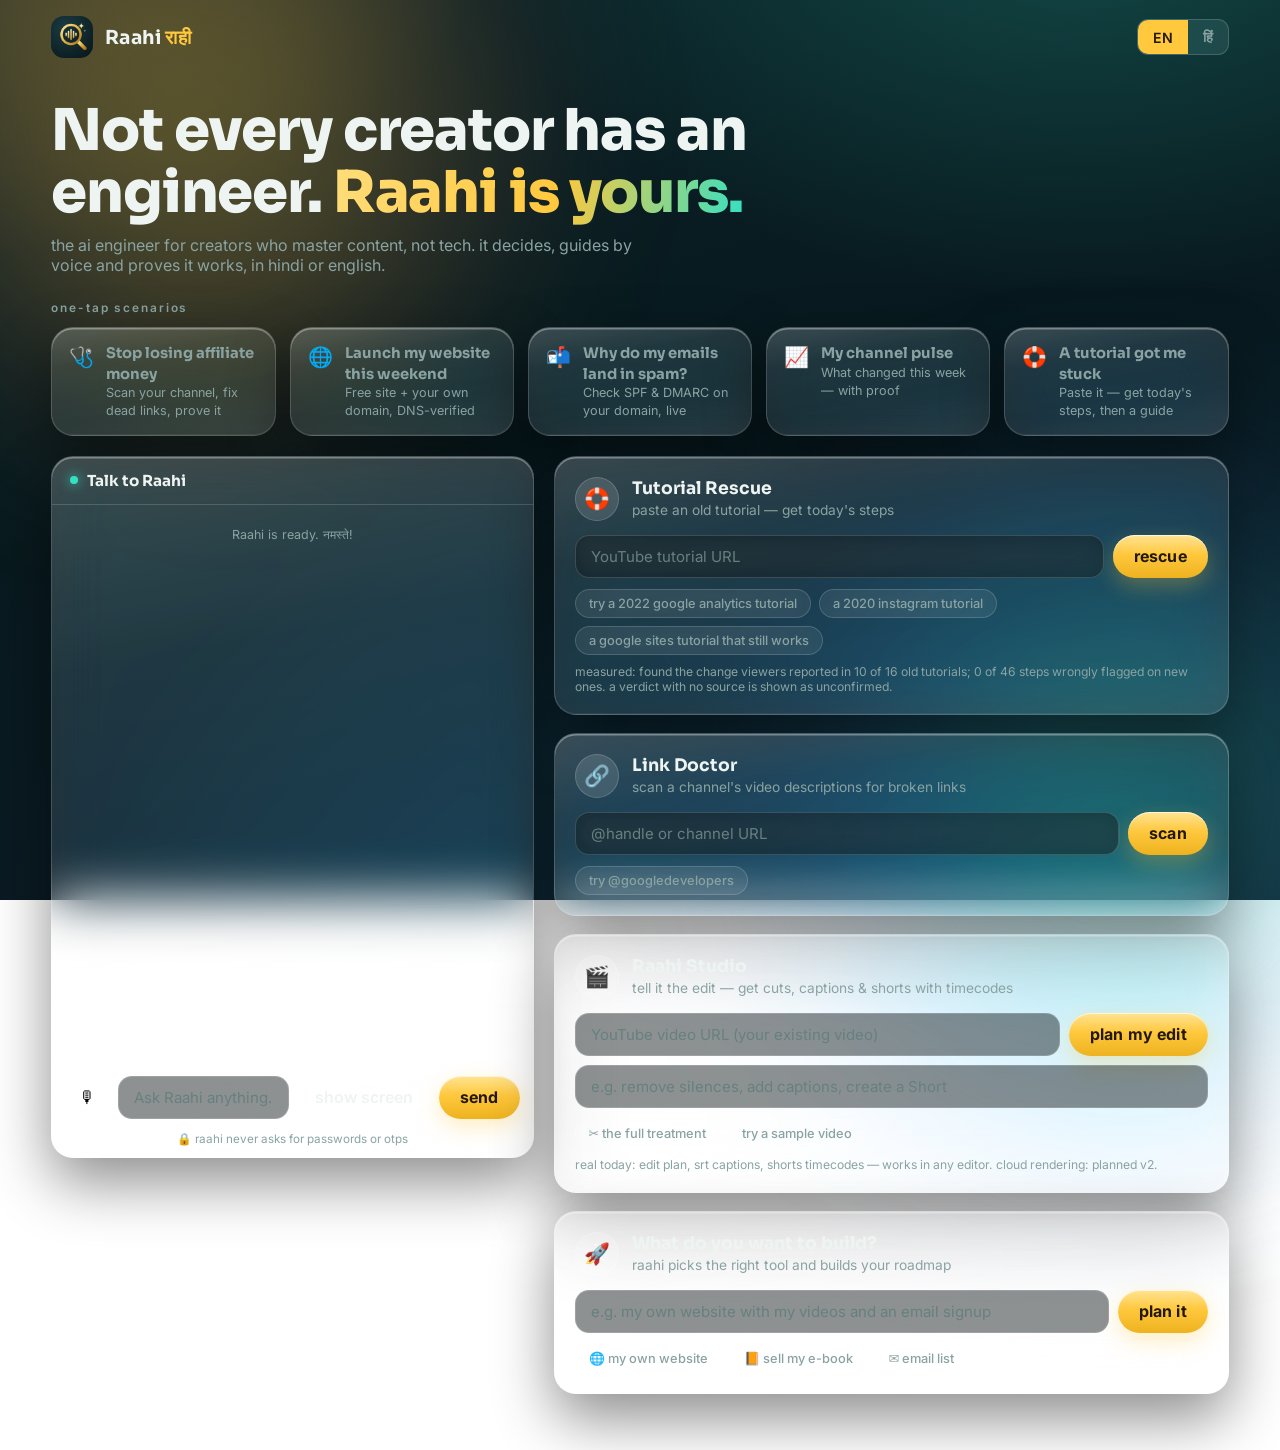
==== commit 1f2ae3bc: "ui: hero leads with "Not every creator has an engineer"; Rescue panel first - Hero headline (en/hi) " ====
--- a/static/index.html
+++ b/static/index.html
@@ -22,7 +22,7 @@
 </header>
 
 <section class="hero">
-  <h1 id="hero-h1">Your AI engineer. Decides. Guides. <span>Proves it works.</span></h1>
+  <h1 id="hero-h1">Not every creator has an engineer. <span>Raahi is yours.</span></h1>
   <p data-str="tagline"></p>
 </section>
 
@@ -48,6 +48,23 @@
 
   <section class="tools" aria-label="Raahi's tools">
 
+    <div class="tool" id="tool-rescue">
+      <div class="tool-head"><span class="tool-ico">🛟</span>
+        <div><h2 data-str="tr_title"></h2><p data-str="tr_sub"></p></div>
+      </div>
+      <form id="tr-form">
+        <input id="tr-input" data-strph="tr_placeholder" autocomplete="off">
+        <button type="submit" class="cta" data-str="tr_go"></button>
+      </form>
+      <div class="chips">
+        <button type="button" class="chip" data-fill="tr-input" data-val="https://www.youtube.com/watch?v=njri8_gJTs0">try a 2022 Google Analytics tutorial</button>
+        <button type="button" class="chip" data-fill="tr-input" data-val="https://www.youtube.com/watch?v=2f6mfgzTQSA">a 2020 Instagram tutorial</button>
+        <button type="button" class="chip" data-fill="tr-input" data-val="https://www.youtube.com/watch?v=RPtyPYJHCEY">a Google Sites tutorial that still works</button>
+      </div>
+      <p class="honest" data-str="tr_honest"></p>
+      <div id="tr-report"></div>
+    </div>
+
     <div class="tool" id="tool-linkdoctor">
       <div class="tool-head"><span class="tool-ico">🔗</span>
         <div><h2 data-str="ld_title"></h2><p data-str="ld_sub"></p></div>
@@ -56,7 +73,7 @@
         <input id="ld-input" data-strph="ld_placeholder" autocomplete="off">
         <button type="submit" class="cta" data-str="ld_scan"></button>
       </form>
-      <div class="chips"><button type="button" class="chip" data-fill="ld-input" data-val="@GoogleDevelopers">try @GoogleDevelopers</button></div>
+      <div class="chips"><button type="button" class="chip" data-fill="ld-input" data-val="@GoogleDevelopers" data-str="ld_try">try @GoogleDevelopers</button></div>
       <div id="ld-report"></div>
     </div>
 
@@ -70,28 +87,11 @@
       </form>
       <input id="st-instruction" data-strph="st_instruction" autocomplete="off" style="width:100%;margin-top:9px">
       <div class="chips">
-        <button type="button" class="chip" data-fill="st-instruction" data-val="Remove silences, add accurate captions, improve pacing, and create a YouTube Short">✂️ the full treatment</button>
+        <button type="button" class="chip" data-fill="st-instruction" data-val="Remove silences, add accurate captions, improve pacing, and create a YouTube Short" data-str="st_full">✂️ the full treatment</button>
         <button type="button" class="chip" data-fill="st-url" data-val="https://www.youtube.com/watch?v=RPtyPYJHCEY">try a sample video</button>
       </div>
       <p class="honest" data-str="st_honest"></p>
       <div id="st-result"></div>
-    </div>
-
-    <div class="tool" id="tool-rescue">
-      <div class="tool-head"><span class="tool-ico">🛟</span>
-        <div><h2 data-str="tr_title"></h2><p data-str="tr_sub"></p></div>
-      </div>
-      <form id="tr-form">
-        <input id="tr-input" data-strph="tr_placeholder" autocomplete="off">
-        <button type="submit" class="cta" data-str="tr_go"></button>
-      </form>
-      <div class="chips">
-        <button type="button" class="chip" data-fill="tr-input" data-val="https://www.youtube.com/watch?v=RPtyPYJHCEY">try a Google Sites tutorial</button>
-        <button type="button" class="chip" data-fill="tr-input" data-val="https://www.youtube.com/watch?v=njri8_gJTs0">a 2022 Google Analytics tutorial</button>
-        <button type="button" class="chip" data-fill="tr-input" data-val="https://www.youtube.com/watch?v=2f6mfgzTQSA">a 2020 Instagram tutorial</button>
-      </div>
-      <p class="honest" data-str="tr_honest"></p>
-      <div id="tr-report"></div>
     </div>
 
     <div class="tool" id="tool-decide">
